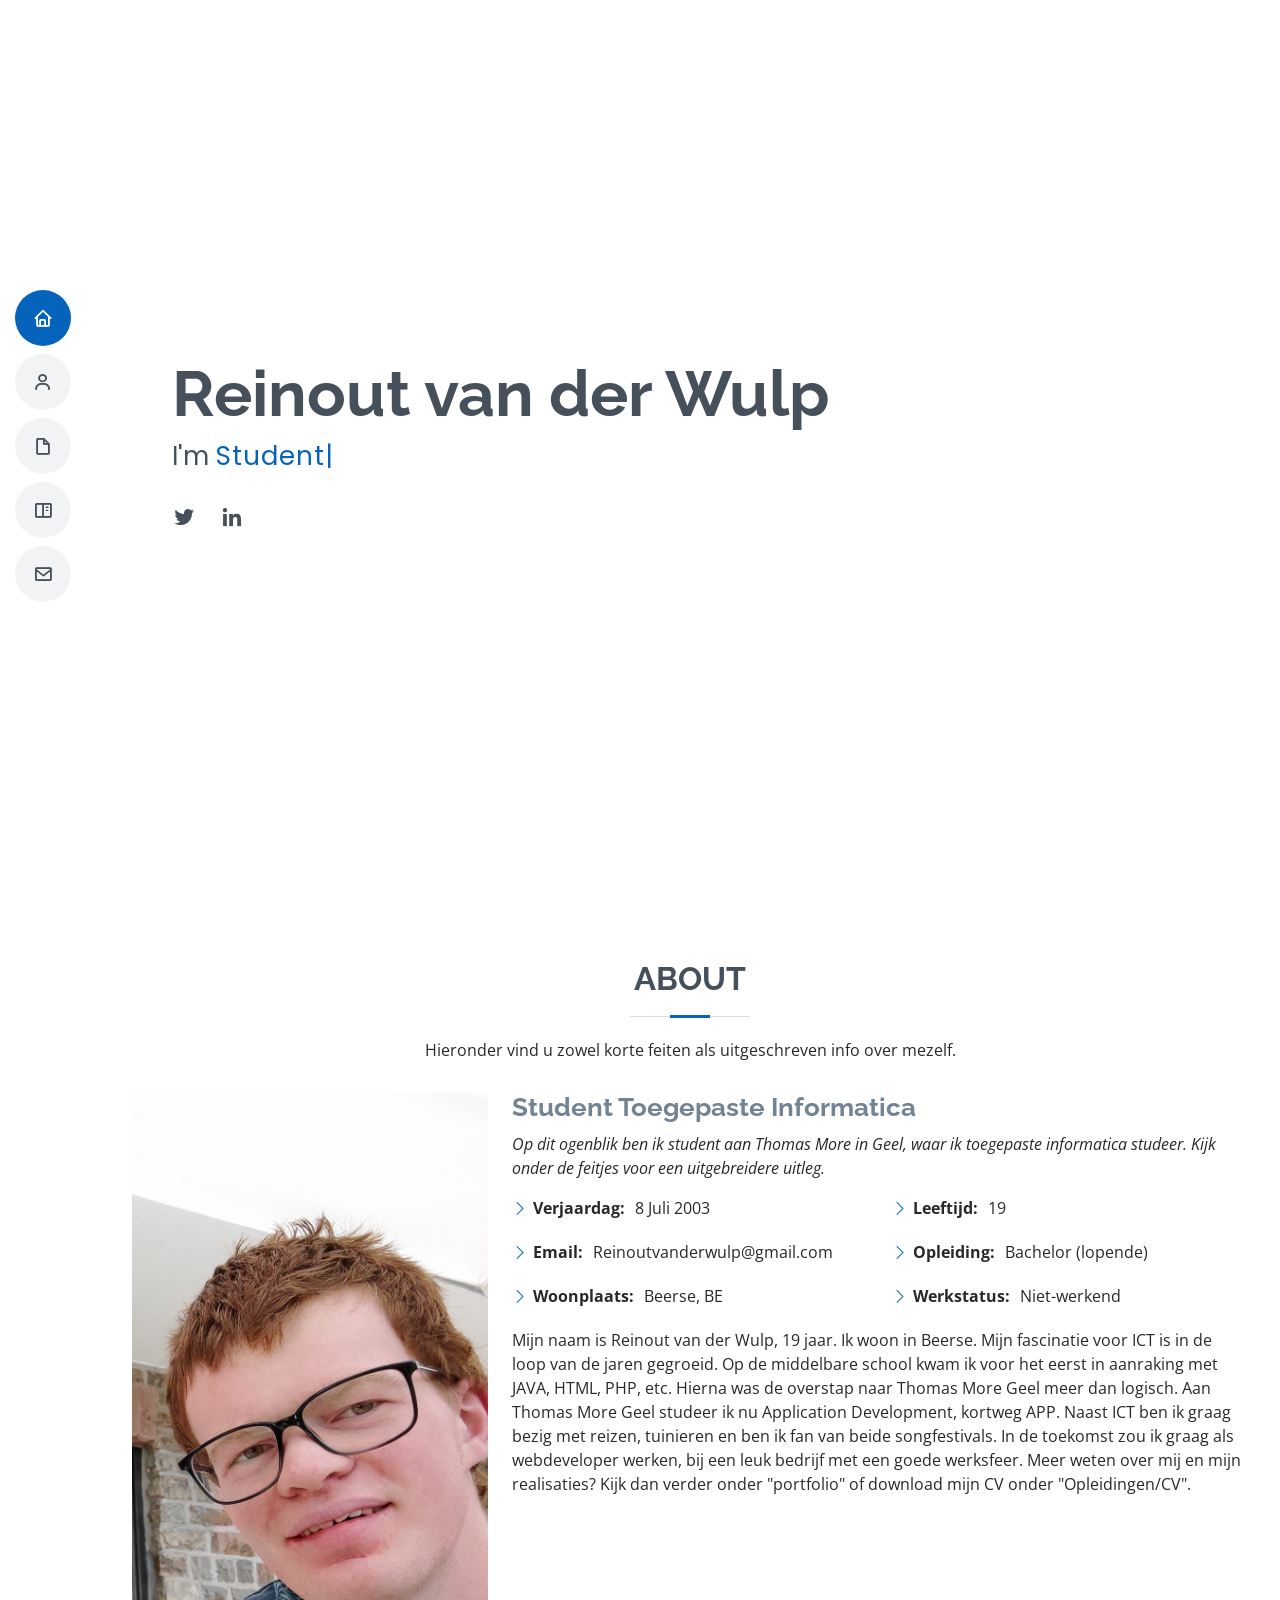
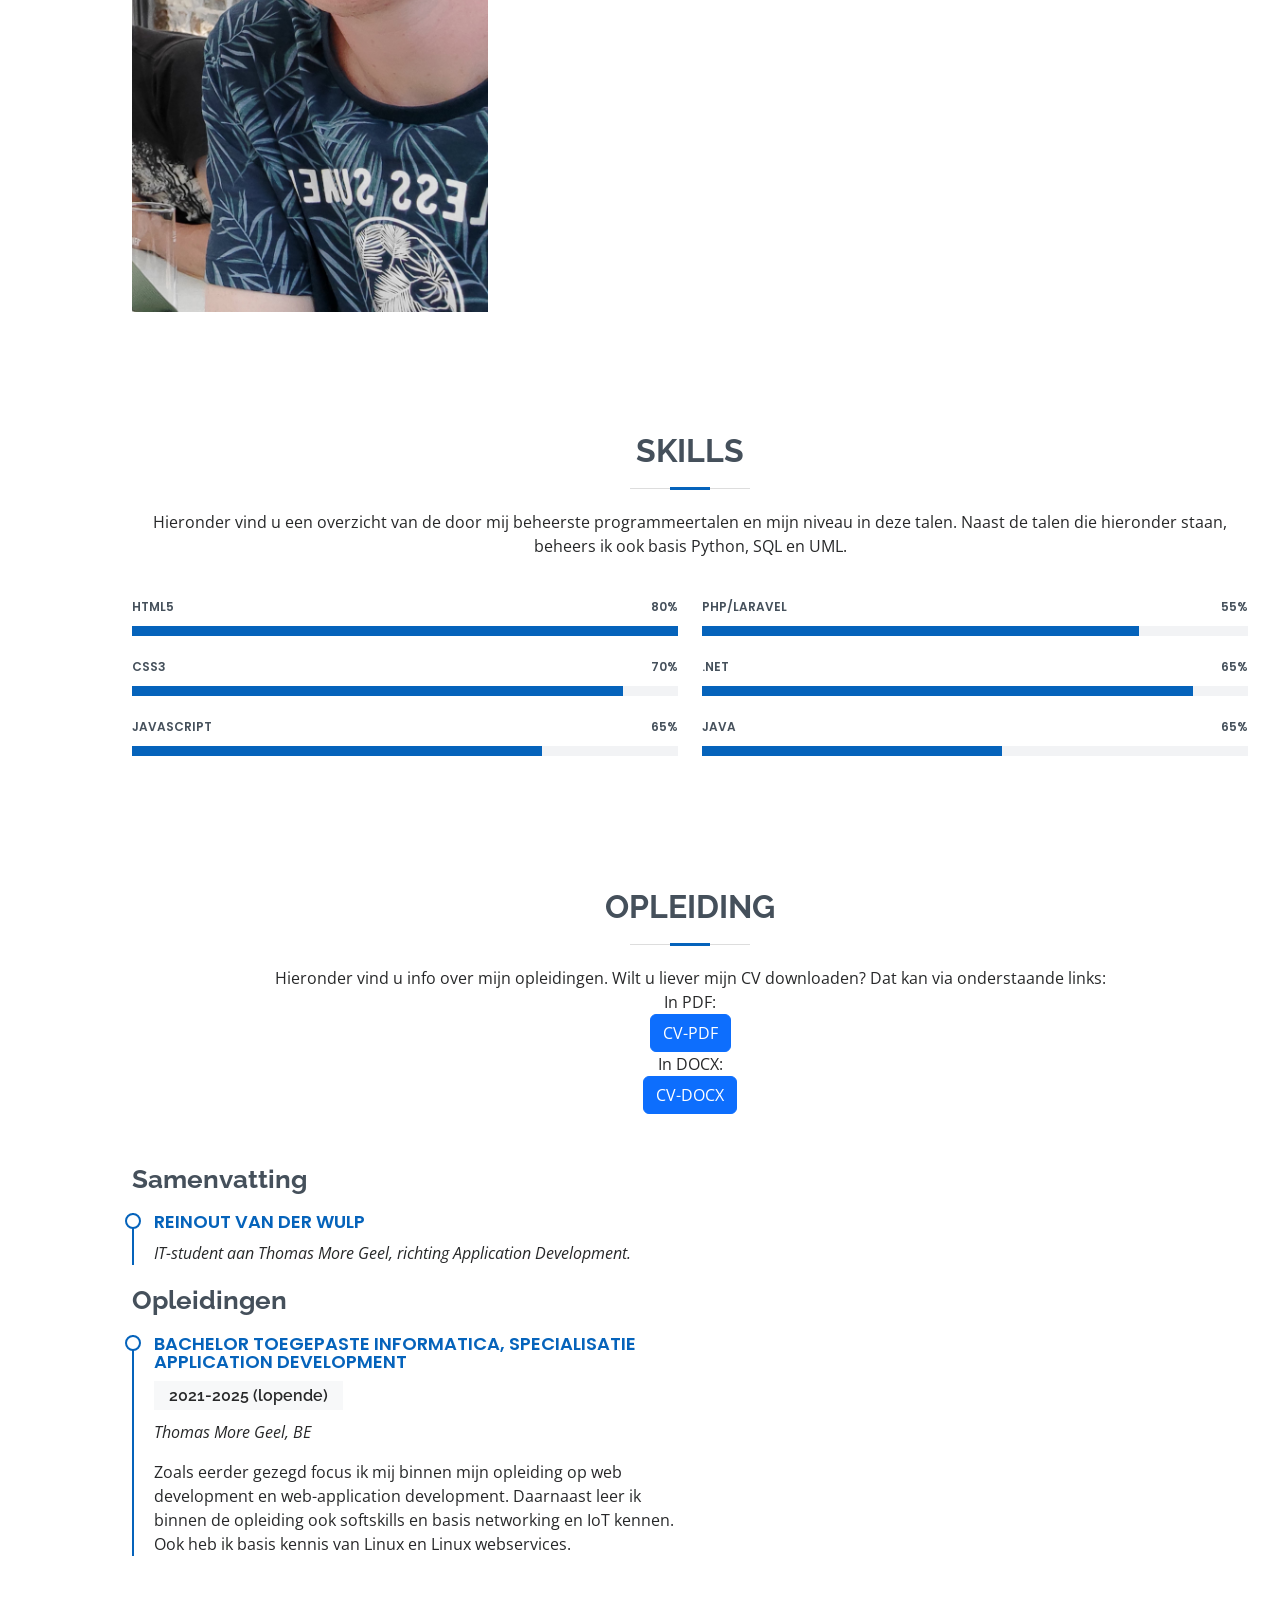
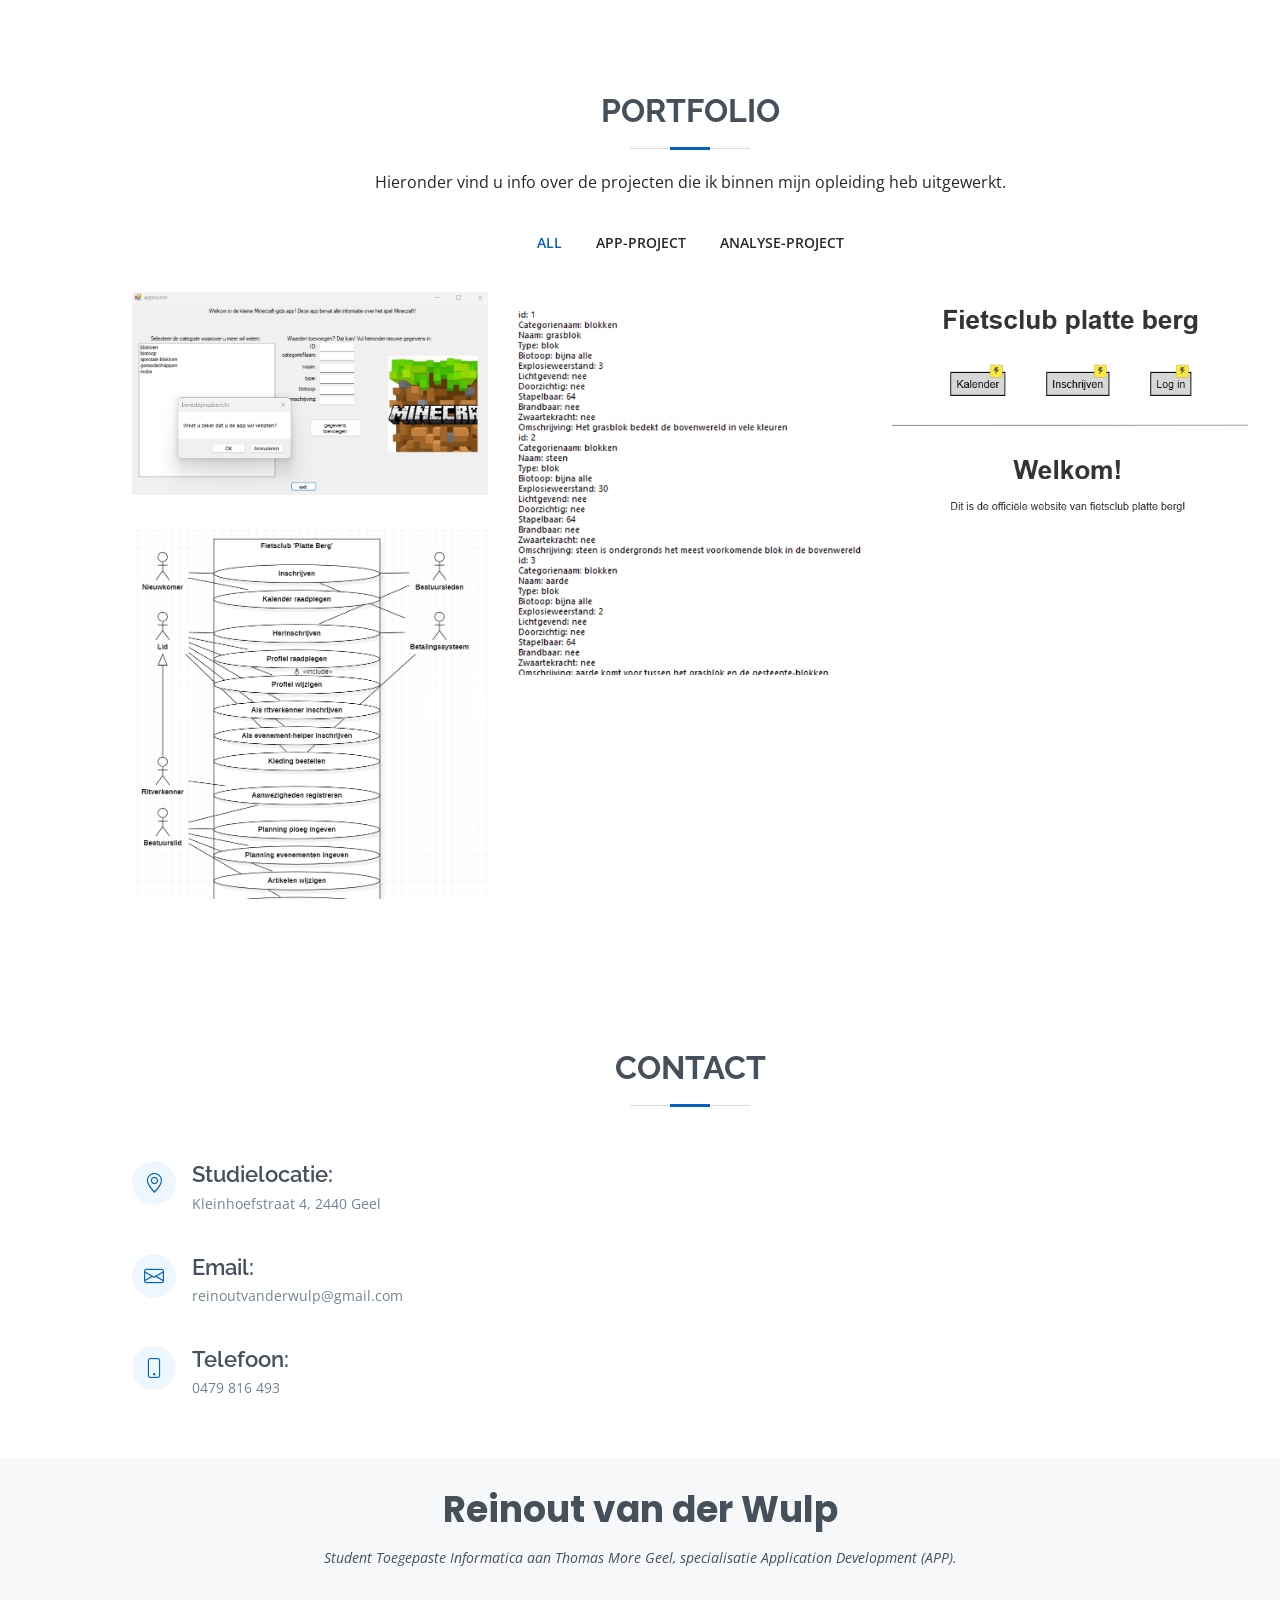
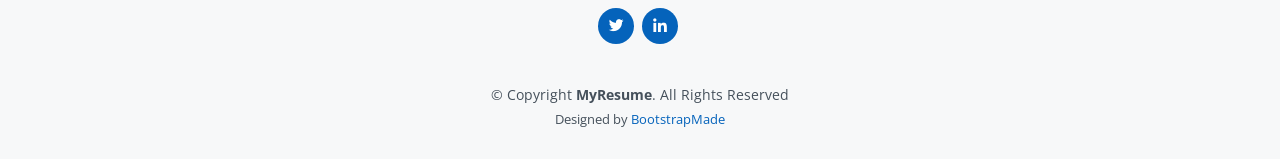
==== index.html @ d8c41ea0 "siteReadyForDeploy" ====
<!DOCTYPE html>
<html lang="nl">
<head>
    <meta charset="utf-8">
    <meta content="width=device-width, initial-scale=1.0" name="viewport">

    <title>Portfolio - Homepagina</title>
    <meta content="Portfolio homepagina" name="description">

    <!-- Favicons -->
    <link href="assets/img/icons/favicon.ico" rel="icon">
    <link href="assets/img/icons/apple-touch-icon.png" rel="apple-touch-icon">
    <link href="assets/img/icons/android-chrome-192x192.png">
    <link href="assets/img/icons/favicon-16x16.png">
    <link href="assets/img/icons/favicon-32x32.png">
    <link href="assets/img/icons/safari-pinned-tab.svg">
    <link href="assets/img/icons/mstile-150x150.png">

    <!-- Google Fonts -->
    <link href="https://fonts.googleapis.com/css?family=Open+Sans:300,300i,400,400i,600,600i,700,700i|Raleway:300,300i,400,400i,500,500i,600,600i,700,700i|Poppins:300,300i,400,400i,500,500i,600,600i,700,700i"
          rel="stylesheet">

    <!-- Vendor CSS Files -->
    <link href="assets/vendor/aos/aos.css" rel="stylesheet">
    <link href="assets/vendor/bootstrap/css/bootstrap.min.css" rel="stylesheet">
    <link href="assets/vendor/bootstrap-icons/bootstrap-icons.css" rel="stylesheet">
    <link href="assets/vendor/boxicons/css/boxicons.min.css" rel="stylesheet">
    <link href="assets/vendor/glightbox/css/glightbox.min.css" rel="stylesheet">
    <link href="assets/vendor/swiper/swiper-bundle.min.css" rel="stylesheet">

    <!-- Template Main CSS File -->
    <link href="assets/css/style.css" rel="stylesheet">
</head>
<body>
<!-- ======= Mobile nav toggle button ======= -->
<button type="button" class="mobile-nav-toggle d-xl-none"><i class="bi bi-list mobile-nav-toggle"></i></button>
<i class="bi bi-list mobile-nav-toggle d-lg-none"></i>
<!-- ======= Header ======= -->
<header id="header" class="d-flex flex-column justify-content-center">
    <nav id="navbar" class="navbar nav-menu">
        <ul>
            <li><a href="#hero" class="nav-link scrollto active"><i class="bx bx-home"></i> <span>Home</span></a></li>
            <li><a href="#about" class="nav-link scrollto"><i class="bx bx-user"></i> <span>About</span></a></li>
            <li><a href="#resume" class="nav-link scrollto"><i class="bx bx-file-blank"></i> <span>Opleidingen/CV</span></a>
            </li>
            <li><a href="#portfolio" class="nav-link scrollto"><i class="bx bx-book-content"></i> <span>Portfolio</span></a>
            </li>
            <li><a href="#contact" class="nav-link scrollto"><i class="bx bx-envelope"></i> <span>Contact</span></a>
            </li>
        </ul>
    </nav>
</header>
<!-- ======= Hero Section ======= -->
<section id="hero" class="d-flex flex-column justify-content-center">
    <div class="container" data-aos="zoom-in" data-aos-delay="100">
        <h1>Reinout van der Wulp</h1>
        <p>I'm <span class="typed" data-typed-items="Student, Web Developer, Application Developer"></span></p>
        <div class="social-links">
            <a href="https://twitter.com/ReinoutNL" class="twitter"><i class="bx bxl-twitter"></i></a>
            <a href="https://www.linkedin.com/in/reinout-van-der-wulp-822546251/" class="linkedin"><i
                    class="bx bxl-linkedin"></i></a>
        </div>
    </div>
</section>
<main id="main">
    <!-- ======= About Section ======= -->
    <section id="about" class="about">
        <div class="container" data-aos="fade-up">
            <div class="section-title">
                <h2>About</h2>
                <p>Hieronder vind u zowel korte feiten als uitgeschreven info over mezelf.</p>
            </div>
            <div class="row">
                <div class="col-lg-4">
                    <img src="assets/img/images/reinout.jpg" class="img-fluid" alt="reinout">
                </div>
                <div class="col-lg-8 pt-4 pt-lg-0 content">
                    <h3>Student Toegepaste Informatica</h3>
                    <p class="fst-italic">
                        Op dit ogenblik ben ik student aan Thomas More in Geel, waar ik toegepaste informatica studeer.
                        Kijk onder de feitjes voor een uitgebreidere uitleg.
                    </p>
                    <div class="row">
                        <div class="col-lg-6">
                            <ul>
                                <li><i class="bi bi-chevron-right"></i> <strong>Verjaardag:</strong>
                                    <span>8 Juli 2003</span></li>
                                <li><i class="bi bi-chevron-right"></i> <strong>Email:</strong>
                                    <span>Reinoutvanderwulp@gmail.com</span></li>
                                <li><i class="bi bi-chevron-right"></i> <strong>Woonplaats:</strong>
                                    <span>Beerse, BE</span></li>
                            </ul>
                        </div>
                        <div class="col-lg-6">
                            <ul>
                                <li><i class="bi bi-chevron-right"></i> <strong>Leeftijd:</strong> <span>19</span></li>
                                <li><i class="bi bi-chevron-right"></i> <strong>Opleiding:</strong> <span>Bachelor (lopende)</span>
                                </li>
                                <li><i class="bi bi-chevron-right"></i> <strong>Werkstatus:</strong>
                                    <span>Niet-werkend</span></li>
                            </ul>
                        </div>
                    </div>
                    <p>
                        Mijn naam is Reinout van der Wulp, 19 jaar. Ik woon in Beerse.
                        Mijn fascinatie voor ICT is in de loop van de jaren gegroeid. Op de middelbare school kwam ik
                        voor
                        het
                        eerst in aanraking met JAVA, HTML, PHP, etc. Hierna was de overstap naar Thomas More Geel
                        meer
                        dan logisch.
                        Aan Thomas More Geel studeer ik nu Application Development, kortweg APP. Naast ICT ben ik
                        graag
                        bezig met
                        reizen, tuinieren en ben ik fan van beide songfestivals. In de toekomst zou ik graag als
                        webdeveloper werken,
                        bij een leuk bedrijf met een goede werksfeer. Meer weten over mij en mijn realisaties? Kijk
                        dan
                        verder onder "portfolio" of download mijn CV onder "Opleidingen/CV".
                    </p>
                </div>
            </div>
        </div>
    </section>
    <!-- ======= Skills Section ======= -->
    <section id="skills" class="skills section-bg">
        <div class="container" data-aos="fade-up">
            <div class="section-title">
                <h2>Skills</h2>
                <p>Hieronder vind u een overzicht van de door mij beheerste programmeertalen en mijn niveau in deze
                    talen. Naast de talen die hieronder staan, beheers ik ook basis Python, SQL en UML.</p>
            </div>
            <div class="row skills-content">
                <div class="col-lg-6">
                    <div class="progress">
                        <span class="skill">HTML5 <i class="val">80%</i></span>
                        <div class="progress-bar-wrap">
                            <div class="progress-bar" role="progressbar" aria-valuenow="100" aria-valuemin="0"
                                 aria-valuemax="100"></div>
                        </div>
                    </div>
                    <div class="progress">
                        <span class="skill">CSS3 <i class="val">70%</i></span>
                        <div class="progress-bar-wrap">
                            <div class="progress-bar" role="progressbar" aria-valuenow="90" aria-valuemin="0"
                                 aria-valuemax="100"></div>
                        </div>
                    </div>
                    <div class="progress">
                        <span class="skill">JavaScript <i class="val">65%</i></span>
                        <div class="progress-bar-wrap">
                            <div class="progress-bar" role="progressbar" aria-valuenow="75" aria-valuemin="0"
                                 aria-valuemax="100"></div>
                        </div>
                    </div>
                </div>
                <div class="col-lg-6">
                    <div class="progress">
                        <span class="skill">PHP/Laravel <i class="val">55%</i></span>
                        <div class="progress-bar-wrap">
                            <div class="progress-bar" role="progressbar" aria-valuenow="80" aria-valuemin="0"
                                 aria-valuemax="100"></div>
                        </div>
                    </div>
                    <div class="progress">
                        <span class="skill">.Net <i class="val">65%</i></span>
                        <div class="progress-bar-wrap">
                            <div class="progress-bar" role="progressbar" aria-valuenow="90" aria-valuemin="0"
                                 aria-valuemax="100"></div>
                        </div>
                    </div>
                    <div class="progress">
                        <span class="skill">JAVA <i class="val">65%</i></span>
                        <div class="progress-bar-wrap">
                            <div class="progress-bar" role="progressbar" aria-valuenow="55" aria-valuemin="0"
                                 aria-valuemax="100"></div>
                        </div>
                    </div>
                </div>
            </div>
        </div>
    </section>
    <!-- ======= Resume Section ======= -->
    <section id="resume" class="resume">
        <div class="container" data-aos="fade-up">
            <div class="section-title">
                <h2>Opleiding</h2>
                <p>Hieronder vind u info over mijn opleidingen. Wilt u liever mijn CV downloaden? Dat kan via
                    onderstaande links:</p>
                <p>In PDF: </p><a class="btn btn-primary" href="/documents/CV-ReinoutvanderWulp.pdf"
                                  download>CV-PDF</a>
                <p>In DOCX: </p><a class="btn btn-primary" href="/documents/CV-ReinoutvanderWulp.docx"
                                   download>CV-DOCX</a>
            </div>
            <div class="row">
                <div class="col-lg-6">
                    <h3 class="resume-title">Samenvatting</h3>
                    <div class="resume-item pb-0">
                        <h4>Reinout van der Wulp</h4>
                        <p><em>IT-student aan Thomas More Geel, richting Application Development.</em></p>
                    </div>
                    <h3 class="resume-title">Opleidingen</h3>
                    <div class="resume-item">
                        <h4>Bachelor Toegepaste Informatica, specialisatie Application Development</h4>
                        <h5>2021-2025 (lopende)</h5>
                        <p><em>Thomas More Geel, BE</em></p>
                        <p>Zoals eerder gezegd focus ik mij binnen mijn opleiding op web development en web-application
                            development. Daarnaast leer ik binnen de opleiding ook softskills en basis networking en IoT
                            kennen. Ook heb ik basis kennis van Linux en Linux webservices.</p>
                    </div>
                </div>
            </div>
        </div>
    </section>
    <!-- ======= Portfolio Section ======= -->
    <section id="portfolio" class="portfolio section-bg">
        <div class="container" data-aos="fade-up">
            <div class="section-title">
                <h2>Portfolio</h2>
                <p>Hieronder vind u info over de projecten die ik binnen mijn opleiding heb uitgewerkt.</p>
            </div>
            <div class="row">
                <div class="col-lg-12 d-flex justify-content-center" data-aos="fade-up" data-aos-delay="100">
                    <ul id="portfolio-flters">
                        <li data-filter="*" class="filter-active">All</li>
                        <li data-filter=".filter-app">App-project</li>
                        <li data-filter=".filter-web">Analyse-project</li>
                    </ul>
                </div>
            </div>
            <div class="row portfolio-container" data-aos="fade-up" data-aos-delay="200">
                <div class="col-lg-4 col-md-6 portfolio-item filter-app">
                    <div class="portfolio-wrap">
                        <img src="assets/img/images/app.png" class="img-fluid" alt="app">
                        <div class="portfolio-info">
                            <h4>Casestudy Minecraftapp</h4>
                            <p>App globale overview</p>
                            <div class="portfolio-links">
                                <a href="assets/img/images/app.png" data-gallery="portfolioGallery"
                                   class="portfolio-lightbox" title="App"><i class="bx bx-plus"></i></a>
                                <a href="portfolio-details-minecraftapp.html" class="portfolio-details-lightbox"
                                   data-glightbox="type: external" title="Portfolio Details"><i class="bx bx-link"></i></a>
                            </div>
                        </div>
                    </div>
                </div>
                <div class="col-lg-4 col-md-6 portfolio-item filter-web">
                    <div class="portfolio-wrap">
                        <img src="assets/img/images/output.png" class="img-fluid" alt="output">
                        <div class="portfolio-info">
                            <h4>Casestudy Minecraftapp</h4>
                            <p>App output database</p>
                            <div class="portfolio-links">
                                <a href="assets/img/images/output.png" data-gallery="portfolioGallery"
                                   class="portfolio-lightbox" title="App"><i class="bx bx-plus"></i></a>
                                <a href="portfolio-details-minecraftapp.html" class="portfolio-details-lightbox"
                                   data-glightbox="type: external" title="Portfolio Details"><i class="bx bx-link"></i></a>
                            </div>
                        </div>
                    </div>
                </div>
                <div class="col-lg-4 col-md-6 portfolio-item filter-app">
                    <div class="portfolio-wrap">
                        <img src="assets/img/images/platteberg.png" class="img-fluid" alt="platteberg">
                        <div class="portfolio-info">
                            <h4>Analyseproject fietsclub platteberg</h4>
                            <p>prototype</p>
                            <div class="portfolio-links">
                                <a href="assets/img/images/platteberg.png" data-gallery="portfolioGallery"
                                   class="portfolio-lightbox" title="Analyse"><i class="bx bx-plus"></i></a>
                                <a href="portfolio-details-analysisproject.html" class="portfolio-details-lightbox"
                                   data-glightbox="type: external" title="Portfolio Details"><i class="bx bx-link"></i></a>
                            </div>
                        </div>
                    </div>
                </div>
                <div class="col-lg-4 col-md-6 portfolio-item filter-card">
                    <div class="portfolio-wrap">
                        <img src="assets/img/images/usecasediagram.png" class="img-fluid" alt="usecasediagram">
                        <div class="portfolio-info">
                            <h4>Analyseproject fietsclub platteberg</h4>
                            <p>usecasediagram</p>
                            <div class="portfolio-links">
                                <a href="assets/img/images/usecasediagram.png" data-gallery="portfolioGallery"
                                   class="portfolio-lightbox" title="Analyse"><i class="bx bx-plus"></i></a>
                                <a href="portfolio-details-analysisproject.html" class="portfolio-details-lightbox"
                                   data-glightbox="type: external" title="Portfolio Details"><i class="bx bx-link"></i></a>
                            </div>
                        </div>
                    </div>
                </div>
            </div>
        </div>
    </section>
    <!-- ======= Contact Section ======= -->
    <section id="contact" class="contact">
        <div class="container" data-aos="fade-up">
            <div class="section-title">
                <h2>Contact</h2>
            </div>
            <div class="row mt-1">
                <div class="col-lg-4">
                    <div class="info">
                        <div class="address">
                            <i class="bi bi-geo-alt"></i>
                            <h4>Studielocatie:</h4>
                            <p>Kleinhoefstraat 4, 2440 Geel</p>
                        </div>
                        <div class="email">
                            <i class="bi bi-envelope"></i>
                            <h4>Email:</h4>
                            <p>reinoutvanderwulp@gmail.com</p>
                        </div>
                        <div class="phone">
                            <i class="bi bi-phone"></i>
                            <h4>Telefoon:</h4>
                            <p>0479 816 493</p>
                        </div>
                    </div>
                </div>
                <!--
                <div class="col-lg-8 mt-5 mt-lg-0">
                    <form action="forms/contact.php" method="post" role="form" class="php-email-form">
                        <div class="row">
                            <div class="col-md-6 form-group">
                                <input type="text" name="name" class="form-control" id="name" placeholder="Your Name"
                                       required>
                            </div>
                            <div class="col-md-6 form-group mt-3 mt-md-0">
                                <input type="email" class="form-control" name="email" id="email"
                                       placeholder="Your Email" required>
                            </div>
                        </div>
                        <div class="form-group mt-3">
                            <input type="text" class="form-control" name="subject" id="subject" placeholder="Subject"
                                   required>
                        </div>
                        <div class="form-group mt-3">
                            <textarea class="form-control" name="message" rows="5" placeholder="Message"
                                      required></textarea>
                        </div>
                        <div class="my-3">
                            <div class="loading">Loading</div>
                            <div class="error-message"></div>
                            <div class="sent-message">Your message has been sent. Thank you!</div>
                        </div>
                        <div class="text-center">
                            <button type="submit">Send Message</button>
                        </div>
                    </form>
                </div>
                -->
            </div>
        </div>
    </section>
</main>
<!-- ======= Footer ======= -->
<footer id="footer">
    <div class="container">
        <h3>Reinout van der Wulp</h3>
        <p>Student Toegepaste Informatica aan Thomas More Geel, specialisatie Application Development (APP).</p>
        <div class="social-links">
            <a href="https://twitter.com/ReinoutNL" class="twitter"><i class="bx bxl-twitter"></i></a>
            <a href="https://www.linkedin.com/in/reinout-van-der-wulp-822546251/" class="linkedin"><i
                    class="bx bxl-linkedin"></i></a>
        </div>
        <div class="copyright">
            &copy; Copyright <strong><span>MyResume</span></strong>. All Rights Reserved
        </div>
        <div class="credits">
            <!-- All the links in the footer should remain intact. -->
            <!-- You can delete the links only if you purchased the pro version. -->
            <!-- Licensing information: [license-url] -->
            <!-- Purchase the pro version with working PHP/AJAX contact form: https://bootstrapmade.com/free-html-bootstrap-template-my-resume/ -->
            Designed by <a href="https://bootstrapmade.com/">BootstrapMade</a>
        </div>
    </div>
</footer>
<div id="preloader"></div>
<a href="#" class="back-to-top d-flex align-items-center justify-content-center"><i
        class="bi bi-arrow-up-short"></i></a>

<!-- Vendor JS Files -->
<script src="assets/vendor/purecounter/purecounter_vanilla.js"></script>
<script src="assets/vendor/aos/aos.js"></script>
<script src="assets/vendor/bootstrap/js/bootstrap.bundle.min.js"></script>
<script src="assets/vendor/glightbox/js/glightbox.min.js"></script>
<script src="assets/vendor/isotope-layout/isotope.pkgd.min.js"></script>
<script src="assets/vendor/swiper/swiper-bundle.min.js"></script>
<script src="assets/vendor/typed.js/typed.min.js"></script>
<script src="assets/vendor/waypoints/noframework.waypoints.js"></script>
<script src="assets/vendor/php-email-form/validate.js"></script>

<!-- Template Main JS File -->
<script src="assets/js/main.js"></script>
</body>
</html>
---- assets/css/style.css ----
/**
* Template Name: MyResume
* Updated: Mar 10 2023 with Bootstrap v5.2.3
* Template URL: https://bootstrapmade.com/free-html-bootstrap-template-my-resume/
* Author: BootstrapMade.com
* License: https://bootstrapmade.com/license/
*/

/*--------------------------------------------------------------
# General
--------------------------------------------------------------*/
body {
    font-family: "Open Sans", sans-serif;
    color: #272829;
}

a {
    color: #0563bb;
    text-decoration: none;
}

a:hover {
    color: #067ded;
    text-decoration: none;
}

h1,
h2,
h3,
h4,
h5,
h6 {
    font-family: "Raleway", sans-serif;
}

/*--------------------------------------------------------------
# Back to top button
--------------------------------------------------------------*/
.back-to-top {
    position: fixed;
    visibility: hidden;
    opacity: 0;
    right: 15px;
    bottom: 15px;
    z-index: 996;
    background: #0563bb;
    width: 40px;
    height: 40px;
    border-radius: 50px;
    transition: all 0.4s;
}

.back-to-top i {
    font-size: 28px;
    color: #fff;
    line-height: 0;
}

.back-to-top:hover {
    background: #0678e3;
    color: #fff;
}

.back-to-top.active {
    visibility: visible;
    opacity: 1;
}

/*--------------------------------------------------------------
# Preloader
--------------------------------------------------------------*/
#preloader {
    position: fixed;
    top: 0;
    left: 0;
    right: 0;
    bottom: 0;
    z-index: 9999;
    overflow: hidden;
    background: #fff;
}

#preloader:before {
    content: "";
    position: fixed;
    top: calc(50% - 30px);
    left: calc(50% - 30px);
    border: 6px solid #0563bb;
    border-top-color: #fff;
    border-bottom-color: #fff;
    border-radius: 50%;
    width: 60px;
    height: 60px;
    animation: animate-preloader 1s linear infinite;
}

@keyframes animate-preloader {
    0% {
        transform: rotate(0deg);
    }

    100% {
        transform: rotate(360deg);
    }
}

/*--------------------------------------------------------------
# Disable aos animation delay on mobile devices
--------------------------------------------------------------*/
@media screen and (max-width: 768px) {
    [data-aos-delay] {
        transition-delay: 0 !important;
    }
}

/*--------------------------------------------------------------
# Header
--------------------------------------------------------------*/
#header {
    position: fixed;
    top: 0;
    left: 0;
    bottom: 0;
    z-index: 9997;
    transition: all 0.5s;
    padding: 15px;
    overflow-y: auto;
}

@media (max-width: 991px) {
    #header {
        width: 300px;
        background: #fff;
        border-right: 1px solid #e6e9ec;
        left: -300px;
    }
}

@media (min-width: 991px) {
    #main {
        margin-left: 100px;
    }
}

/*--------------------------------------------------------------
# Navigation Menu
--------------------------------------------------------------*/
/**
* Desktop Navigation 
*/
.nav-menu {
    padding: 0;
    display: block;
}

.nav-menu * {
    margin: 0;
    padding: 0;
    list-style: none;
}

.nav-menu > ul > li {
    position: relative;
    white-space: nowrap;
}

.nav-menu a,
.nav-menu a:focus {
    display: flex;
    align-items: center;
    color: #45505b;
    padding: 10px 18px;
    margin-bottom: 8px;
    transition: 0.3s;
    font-size: 15px;
    border-radius: 50px;
    background: #f2f3f5;
    height: 56px;
    width: 100%;
    overflow: hidden;
    transition: 0.3s;
}

.nav-menu a i,
.nav-menu a:focus i {
    font-size: 20px;
}

.nav-menu a span,
.nav-menu a:focus span {
    padding: 0 5px 0 7px;
    color: #45505b;
}

@media (min-width: 992px) {

    .nav-menu a,
    .nav-menu a:focus {
        width: 56px;
    }

    .nav-menu a span,
    .nav-menu a:focus span {
        display: none;
        color: #fff;
    }
}

.nav-menu a:hover,
.nav-menu .active,
.nav-menu .active:focus,
.nav-menu li:hover > a {
    color: #fff;
    background: #0563bb;
}

.nav-menu a:hover span,
.nav-menu .active span,
.nav-menu .active:focus span,
.nav-menu li:hover > a span {
    color: #fff;
}

.nav-menu a:hover,
.nav-menu li:hover > a {
    width: 100%;
    color: #fff;
}

.nav-menu a:hover span,
.nav-menu li:hover > a span {
    display: block;
}

/**
* Mobile Navigation 
*/
.mobile-nav-toggle {
    position: fixed;
    right: 10px;
    top: 10px;
    z-index: 9998;
    border: 0;
    background: none;
    font-size: 28px;
    transition: all 0.4s;
    outline: none !important;
    line-height: 0;
    cursor: pointer;
    border-radius: 50px;
    padding: 5px;
}

.mobile-nav-toggle i {
    color: #45505b;
}

.mobile-nav-active {
    overflow: hidden;
}

.mobile-nav-active #header {
    left: 0;
}

.mobile-nav-active .mobile-nav-toggle {
    color: #fff;
    background-color: #0563bb;
}

/*--------------------------------------------------------------
# Hero Section
--------------------------------------------------------------*/
#hero {
    width: 100%;
    height: 100vh;
    background: url("../img/hero-bg.jpg") top right no-repeat;
    background-size: cover;
    position: relative;
}

@media (min-width: 992px) {
    #hero {
        padding-left: 160px;
    }
}

#hero:before {
    content: "";
    background: rgba(255, 255, 255, 0.8);
    position: absolute;
    bottom: 0;
    top: 0;
    left: 0;
    right: 0;
}

#hero h1 {
    margin: 0;
    font-size: 64px;
    font-weight: 700;
    line-height: 56px;
    color: #45505b;
}

#hero p {
    color: #45505b;
    margin: 15px 0 0 0;
    font-size: 26px;
    font-family: "Poppins", sans-serif;
}

#hero p span {
    color: #0563bb;
    letter-spacing: 1px;
}

#hero .social-links {
    margin-top: 30px;
}

#hero .social-links a {
    font-size: 24px;
    display: inline-block;
    color: #45505b;
    line-height: 1;
    margin-right: 20px;
    transition: 0.3s;
}

#hero .social-links a:hover {
    color: #0563bb;
}

@media (max-width: 992px) {
    #hero {
        text-align: center;
    }

    #hero h1 {
        font-size: 32px;
        line-height: 36px;
    }

    #hero p {
        margin-top: 10px;
        font-size: 20px;
        line-height: 24px;
    }
}

/*--------------------------------------------------------------
# Sections General
--------------------------------------------------------------*/
section {
    padding: 60px 0;
    overflow: hidden;
}

.section-title {
    text-align: center;
    padding-bottom: 30px;
}

.section-title h2 {
    font-size: 32px;
    font-weight: bold;
    text-transform: uppercase;
    margin-bottom: 20px;
    padding-bottom: 20px;
    position: relative;
    color: #45505b;
}

.section-title h2::before {
    content: "";
    position: absolute;
    display: block;
    width: 120px;
    height: 1px;
    background: #ddd;
    bottom: 1px;
    left: calc(50% - 60px);
}

.section-title h2::after {
    content: "";
    position: absolute;
    display: block;
    width: 40px;
    height: 3px;
    background: #0563bb;
    bottom: 0;
    left: calc(50% - 20px);
}

.section-title p {
    margin-bottom: 0;
}

/*--------------------------------------------------------------
# About
--------------------------------------------------------------*/
.about .content h3 {
    font-weight: 700;
    font-size: 26px;
    color: #728394;
}

.about .content ul {
    list-style: none;
    padding: 0;
}

.about .content ul li {
    margin-bottom: 20px;
    display: flex;
    align-items: center;
}

.about .content ul strong {
    margin-right: 10px;
}

.about .content ul i {
    font-size: 16px;
    margin-right: 5px;
    color: #0563bb;
    line-height: 0;
}

.about .content p:last-child {
    margin-bottom: 0;
}

/*--------------------------------------------------------------
# Facts
--------------------------------------------------------------*/
.facts .count-box {
    padding: 30px 30px 25px 30px;
    margin-top: 30px;
    width: 100%;
    position: relative;
    text-align: center;
    background: #fff;
}

.facts .count-box i {
    position: absolute;
    top: -25px;
    left: 50%;
    transform: translateX(-50%);
    font-size: 24px;
    background: #0563bb;
    color: #fff;
    border-radius: 50px;
    display: inline-flex;
    align-items: center;
    justify-content: center;
    width: 48px;
    height: 48px;
}

.facts .count-box span {
    font-size: 36px;
    display: block;
    font-weight: 600;
    color: #011426;
}

.facts .count-box p {
    padding: 0;
    margin: 0;
    font-family: "Raleway", sans-serif;
    font-size: 14px;
}

/*--------------------------------------------------------------
# Akills
--------------------------------------------------------------*/
.skills .progress {
    height: 60px;
    display: block;
    background: none;
    border-radius: 0;
}

.skills .progress .skill {
    padding: 10px 0;
    margin: 0;
    text-transform: uppercase;
    display: block;
    font-weight: 600;
    font-family: "Poppins", sans-serif;
    color: #45505b;
}

.skills .progress .skill .val {
    float: right;
    font-style: normal;
}

.skills .progress-bar-wrap {
    background: #f2f3f5;
}

.skills .progress-bar {
    width: 1px;
    height: 10px;
    transition: 0.9s;
    background-color: #0563bb;
}

/*--------------------------------------------------------------
# Resume
--------------------------------------------------------------*/
.resume .resume-title {
    font-size: 26px;
    font-weight: 700;
    margin-top: 20px;
    margin-bottom: 20px;
    color: #45505b;
}

.resume .resume-item {
    padding: 0 0 20px 20px;
    margin-top: -2px;
    border-left: 2px solid #0563bb;
    position: relative;
}

.resume .resume-item h4 {
    line-height: 18px;
    font-size: 18px;
    font-weight: 600;
    text-transform: uppercase;
    font-family: "Poppins", sans-serif;
    color: #0563bb;
    margin-bottom: 10px;
}

.resume .resume-item h5 {
    font-size: 16px;
    background: #f7f8f9;
    padding: 5px 15px;
    display: inline-block;
    font-weight: 600;
    margin-bottom: 10px;
}

.resume .resume-item ul {
    padding-left: 20px;
}

.resume .resume-item ul li {
    padding-bottom: 10px;
}

.resume .resume-item:last-child {
    padding-bottom: 0;
}

.resume .resume-item::before {
    content: "";
    position: absolute;
    width: 16px;
    height: 16px;
    border-radius: 50px;
    left: -9px;
    top: 0;
    background: #fff;
    border: 2px solid #0563bb;
}

/*--------------------------------------------------------------
# Portfolio
--------------------------------------------------------------*/
.portfolio .portfolio-item {
    margin-bottom: 30px;
}

.portfolio #portfolio-flters {
    padding: 0;
    margin: 0 auto 25px auto;
    list-style: none;
    text-align: center;
    background: #fff;
    border-radius: 50px;
    padding: 2px 15px;
}

.portfolio #portfolio-flters li {
    cursor: pointer;
    display: inline-block;
    padding: 10px 15px;
    font-size: 14px;
    font-weight: 600;
    line-height: 1;
    text-transform: uppercase;
    color: #272829;
    margin-bottom: 5px;
    transition: all 0.3s ease-in-out;
}

.portfolio #portfolio-flters li:hover,
.portfolio #portfolio-flters li.filter-active {
    color: #0563bb;
}

.portfolio #portfolio-flters li:last-child {
    margin-right: 0;
}

.portfolio .portfolio-wrap {
    transition: 0.3s;
    position: relative;
    overflow: hidden;
    z-index: 1;
    background: rgba(69, 80, 91, 0.8);
}

.portfolio .portfolio-wrap::before {
    content: "";
    background: rgba(255, 255, 255, 0.7);
    position: absolute;
    left: 30px;
    right: 30px;
    top: 30px;
    bottom: 30px;
    transition: all ease-in-out 0.3s;
    z-index: 2;
    opacity: 0;
}

.portfolio .portfolio-wrap .portfolio-info {
    opacity: 0;
    position: absolute;
    top: 0;
    left: 0;
    right: 0;
    bottom: 0;
    text-align: center;
    z-index: 3;
    transition: all ease-in-out 0.3s;
    display: flex;
    flex-direction: column;
    justify-content: center;
    align-items: center;
}

.portfolio .portfolio-wrap .portfolio-info::before {
    display: block;
    content: "";
    width: 48px;
    height: 48px;
    position: absolute;
    top: 35px;
    left: 35px;
    border-top: 3px solid #d7dce1;
    border-left: 3px solid #d7dce1;
    transition: all 0.5s ease 0s;
    z-index: 9994;
}

.portfolio .portfolio-wrap .portfolio-info::after {
    display: block;
    content: "";
    width: 48px;
    height: 48px;
    position: absolute;
    bottom: 35px;
    right: 35px;
    border-bottom: 3px solid #d7dce1;
    border-right: 3px solid #d7dce1;
    transition: all 0.5s ease 0s;
    z-index: 9994;
}

.portfolio .portfolio-wrap .portfolio-info h4 {
    font-size: 20px;
    color: #45505b;
    font-weight: 600;
}

.portfolio .portfolio-wrap .portfolio-info p {
    color: #45505b;
    font-size: 14px;
    text-transform: uppercase;
    padding: 0;
    margin: 0;
}

.portfolio .portfolio-wrap .portfolio-links {
    text-align: center;
    z-index: 4;
}

.portfolio .portfolio-wrap .portfolio-links a {
    color: #45505b;
    margin: 0 2px;
    font-size: 28px;
    display: inline-block;
    transition: 0.3s;
}

.portfolio .portfolio-wrap .portfolio-links a:hover {
    color: #148af9;
}

.portfolio .portfolio-wrap:hover::before {
    top: 0;
    left: 0;
    right: 0;
    bottom: 0;
    opacity: 1;
}

.portfolio .portfolio-wrap:hover .portfolio-info {
    opacity: 1;
}

.portfolio .portfolio-wrap:hover .portfolio-info::before {
    top: 15px;
    left: 15px;
}

.portfolio .portfolio-wrap:hover .portfolio-info::after {
    bottom: 15px;
    right: 15px;
}

/*--------------------------------------------------------------
# Portfolio Details
--------------------------------------------------------------*/
.portfolio-details {
    padding-top: 40px;
}

.portfolio-details .portfolio-details-slider img {
    width: 100%;
}

.portfolio-details .portfolio-details-slider .swiper-pagination {
    margin-top: 20px;
    position: relative;
}

.portfolio-details .portfolio-details-slider .swiper-pagination .swiper-pagination-bullet {
    width: 12px;
    height: 12px;
    background-color: #fff;
    opacity: 1;
    border: 1px solid #0563bb;
}

.portfolio-details .portfolio-details-slider .swiper-pagination .swiper-pagination-bullet-active {
    background-color: #0563bb;
}

.portfolio-details .portfolio-info {
    padding: 30px;
    box-shadow: 0px 0 30px rgba(69, 80, 91, 0.08);
}

.portfolio-details .portfolio-info h3 {
    font-size: 22px;
    font-weight: 700;
    margin-bottom: 20px;
    padding-bottom: 20px;
    border-bottom: 1px solid #eee;
}

.portfolio-details .portfolio-info ul {
    list-style: none;
    padding: 0;
    font-size: 15px;
}

.portfolio-details .portfolio-info ul li + li {
    margin-top: 10px;
}

.portfolio-details .portfolio-description {
    padding-top: 30px;
}

.portfolio-details .portfolio-description h2 {
    font-size: 26px;
    font-weight: 700;
    margin-bottom: 20px;
}

.portfolio-details .portfolio-description p {
    padding: 0;
}

/*--------------------------------------------------------------
# Services
--------------------------------------------------------------*/
.services .icon-box {
    text-align: center;
    padding: 70px 20px 80px 20px;
    transition: all ease-in-out 0.3s;
    background: #fff;
    box-shadow: 0px 5px 90px 0px rgba(110, 123, 131, 0.05);
}

.services .icon-box .icon {
    margin: 0 auto;
    width: 100px;
    height: 100px;
    display: flex;
    align-items: center;
    justify-content: center;
    transition: ease-in-out 0.3s;
    position: relative;
}

.services .icon-box .icon i {
    font-size: 36px;
    transition: 0.5s;
    position: relative;
}

.services .icon-box .icon svg {
    position: absolute;
    top: 0;
    left: 0;
}

.services .icon-box .icon svg path {
    transition: 0.5s;
    fill: #f5f5f5;
}

.services .icon-box h4 {
    font-weight: 600;
    margin: 10px 0 15px 0;
    font-size: 22px;
}

.services .icon-box h4 a {
    color: #45505b;
    transition: ease-in-out 0.3s;
}

.services .icon-box p {
    line-height: 24px;
    font-size: 14px;
    margin-bottom: 0;
}

.services .icon-box:hover {
    border-color: #fff;
    box-shadow: 0px 0 35px 0 rgba(0, 0, 0, 0.08);
}

.services .iconbox-blue i {
    color: #47aeff;
}

.services .iconbox-blue:hover .icon i {
    color: #fff;
}

.services .iconbox-blue:hover .icon path {
    fill: #47aeff;
}

.services .iconbox-orange i {
    color: #ffa76e;
}

.services .iconbox-orange:hover .icon i {
    color: #fff;
}

.services .iconbox-orange:hover .icon path {
    fill: #ffa76e;
}

.services .iconbox-pink i {
    color: #e80368;
}

.services .iconbox-pink:hover .icon i {
    color: #fff;
}

.services .iconbox-pink:hover .icon path {
    fill: #e80368;
}

.services .iconbox-yellow i {
    color: #ffbb2c;
}

.services .iconbox-yellow:hover .icon i {
    color: #fff;
}

.services .iconbox-yellow:hover .icon path {
    fill: #ffbb2c;
}

.services .iconbox-red i {
    color: #ff5828;
}

.services .iconbox-red:hover .icon i {
    color: #fff;
}

.services .iconbox-red:hover .icon path {
    fill: #ff5828;
}

.services .iconbox-teal i {
    color: #11dbcf;
}

.services .iconbox-teal:hover .icon i {
    color: #fff;
}

.services .iconbox-teal:hover .icon path {
    fill: #11dbcf;
}

/*--------------------------------------------------------------
# Testimonials
--------------------------------------------------------------*/
.testimonials .section-header {
    margin-bottom: 40px;
}

.testimonials .testimonials-carousel,
.testimonials .testimonials-slider {
    overflow: hidden;
}

.testimonials .testimonial-item {
    text-align: center;
}

.testimonials .testimonial-item .testimonial-img {
    width: 120px;
    border-radius: 50%;
    border: 4px solid #fff;
    margin: 0 auto;
}

.testimonials .testimonial-item h3 {
    font-size: 20px;
    font-weight: bold;
    margin: 10px 0 5px 0;
    color: #111;
}

.testimonials .testimonial-item h4 {
    font-size: 14px;
    color: #999;
    margin: 0 0 15px 0;
}

.testimonials .testimonial-item .quote-icon-left,
.testimonials .testimonial-item .quote-icon-right {
    color: #90c8fc;
    font-size: 26px;
}

.testimonials .testimonial-item .quote-icon-left {
    display: inline-block;
    left: -5px;
    position: relative;
}

.testimonials .testimonial-item .quote-icon-right {
    display: inline-block;
    right: -5px;
    position: relative;
    top: 10px;
}

.testimonials .testimonial-item p {
    font-style: italic;
    margin: 0 auto 15px auto;
}

.testimonials .swiper-pagination {
    margin-top: 20px;
    position: relative;
}

.testimonials .swiper-pagination .swiper-pagination-bullet {
    width: 12px;
    height: 12px;
    background-color: #fff;
    opacity: 1;
    border: 1px solid #0563bb;
}

.testimonials .swiper-pagination .swiper-pagination-bullet-active {
    background-color: #0563bb;
}

@media (min-width: 992px) {
    .testimonials .testimonial-item p {
        width: 80%;
    }
}

/*--------------------------------------------------------------
# Contact
--------------------------------------------------------------*/
.contact .info {
    width: 100%;
    background: #fff;
}

.contact .info i {
    font-size: 20px;
    color: #0563bb;
    float: left;
    width: 44px;
    height: 44px;
    background: #eef7ff;
    display: flex;
    justify-content: center;
    align-items: center;
    border-radius: 50px;
    transition: all 0.3s ease-in-out;
}

.contact .info h4 {
    padding: 0 0 0 60px;
    font-size: 22px;
    font-weight: 600;
    margin-bottom: 5px;
    color: #45505b;
}

.contact .info p {
    padding: 0 0 0 60px;
    margin-bottom: 0;
    font-size: 14px;
    color: #728394;
}

.contact .info .email,
.contact .info .phone {
    margin-top: 40px;
}

.contact .info .email:hover i,
.contact .info .address:hover i,
.contact .info .phone:hover i {
    background: #0563bb;
    color: #fff;
}

.contact .php-email-form {
    width: 100%;
    background: #fff;
}

.contact .php-email-form .form-group {
    padding-bottom: 8px;
}

.contact .php-email-form .error-message {
    display: none;
    color: #fff;
    background: #ed3c0d;
    text-align: left;
    padding: 15px;
    font-weight: 600;
}

.contact .php-email-form .error-message br + br {
    margin-top: 25px;
}

.contact .php-email-form .sent-message {
    display: none;
    color: #fff;
    background: #18d26e;
    text-align: center;
    padding: 15px;
    font-weight: 600;
}

.contact .php-email-form .loading {
    display: none;
    background: #fff;
    text-align: center;
    padding: 15px;
}

.contact .php-email-form .loading:before {
    content: "";
    display: inline-block;
    border-radius: 50%;
    width: 24px;
    height: 24px;
    margin: 0 10px -6px 0;
    border: 3px solid #18d26e;
    border-top-color: #eee;
    animation: animate-loading 1s linear infinite;
}

.contact .php-email-form input,
.contact .php-email-form textarea {
    border-radius: 4px;
    box-shadow: none;
    font-size: 14px;
}

.contact .php-email-form input {
    height: 44px;
}

.contact .php-email-form textarea {
    padding: 10px 12px;
}

.contact .php-email-form button[type=submit] {
    background: #0563bb;
    border: 0;
    padding: 10px 35px;
    color: #fff;
    transition: 0.4s;
    border-radius: 50px;
}

.contact .php-email-form button[type=submit]:hover {
    background: #0678e3;
}

@keyframes animate-loading {
    0% {
        transform: rotate(0deg);
    }

    100% {
        transform: rotate(360deg);
    }
}

/*--------------------------------------------------------------
# Footer
--------------------------------------------------------------*/
#footer {
    background: #f7f8f9;
    color: #45505b;
    font-size: 14px;
    text-align: center;
    padding: 30px 0;
}

#footer h3 {
    font-size: 36px;
    font-weight: 700;
    position: relative;
    font-family: "Poppins", sans-serif;
    padding: 0;
    margin: 0 0 15px 0;
}

#footer p {
    font-size: 15;
    font-style: italic;
    padding: 0;
    margin: 0 0 40px 0;
}

#footer .social-links {
    margin: 0 0 40px 0;
}

#footer .social-links a {
    font-size: 18px;
    display: inline-block;
    background: #0563bb;
    color: #fff;
    line-height: 1;
    padding: 8px 0;
    margin-right: 4px;
    border-radius: 50%;
    text-align: center;
    width: 36px;
    height: 36px;
    transition: 0.3s;
}

#footer .social-links a:hover {
    background: #0678e3;
    color: #fff;
    text-decoration: none;
}

#footer .copyright {
    margin: 0 0 5px 0;
}

#footer .credits {
    font-size: 13px;
}
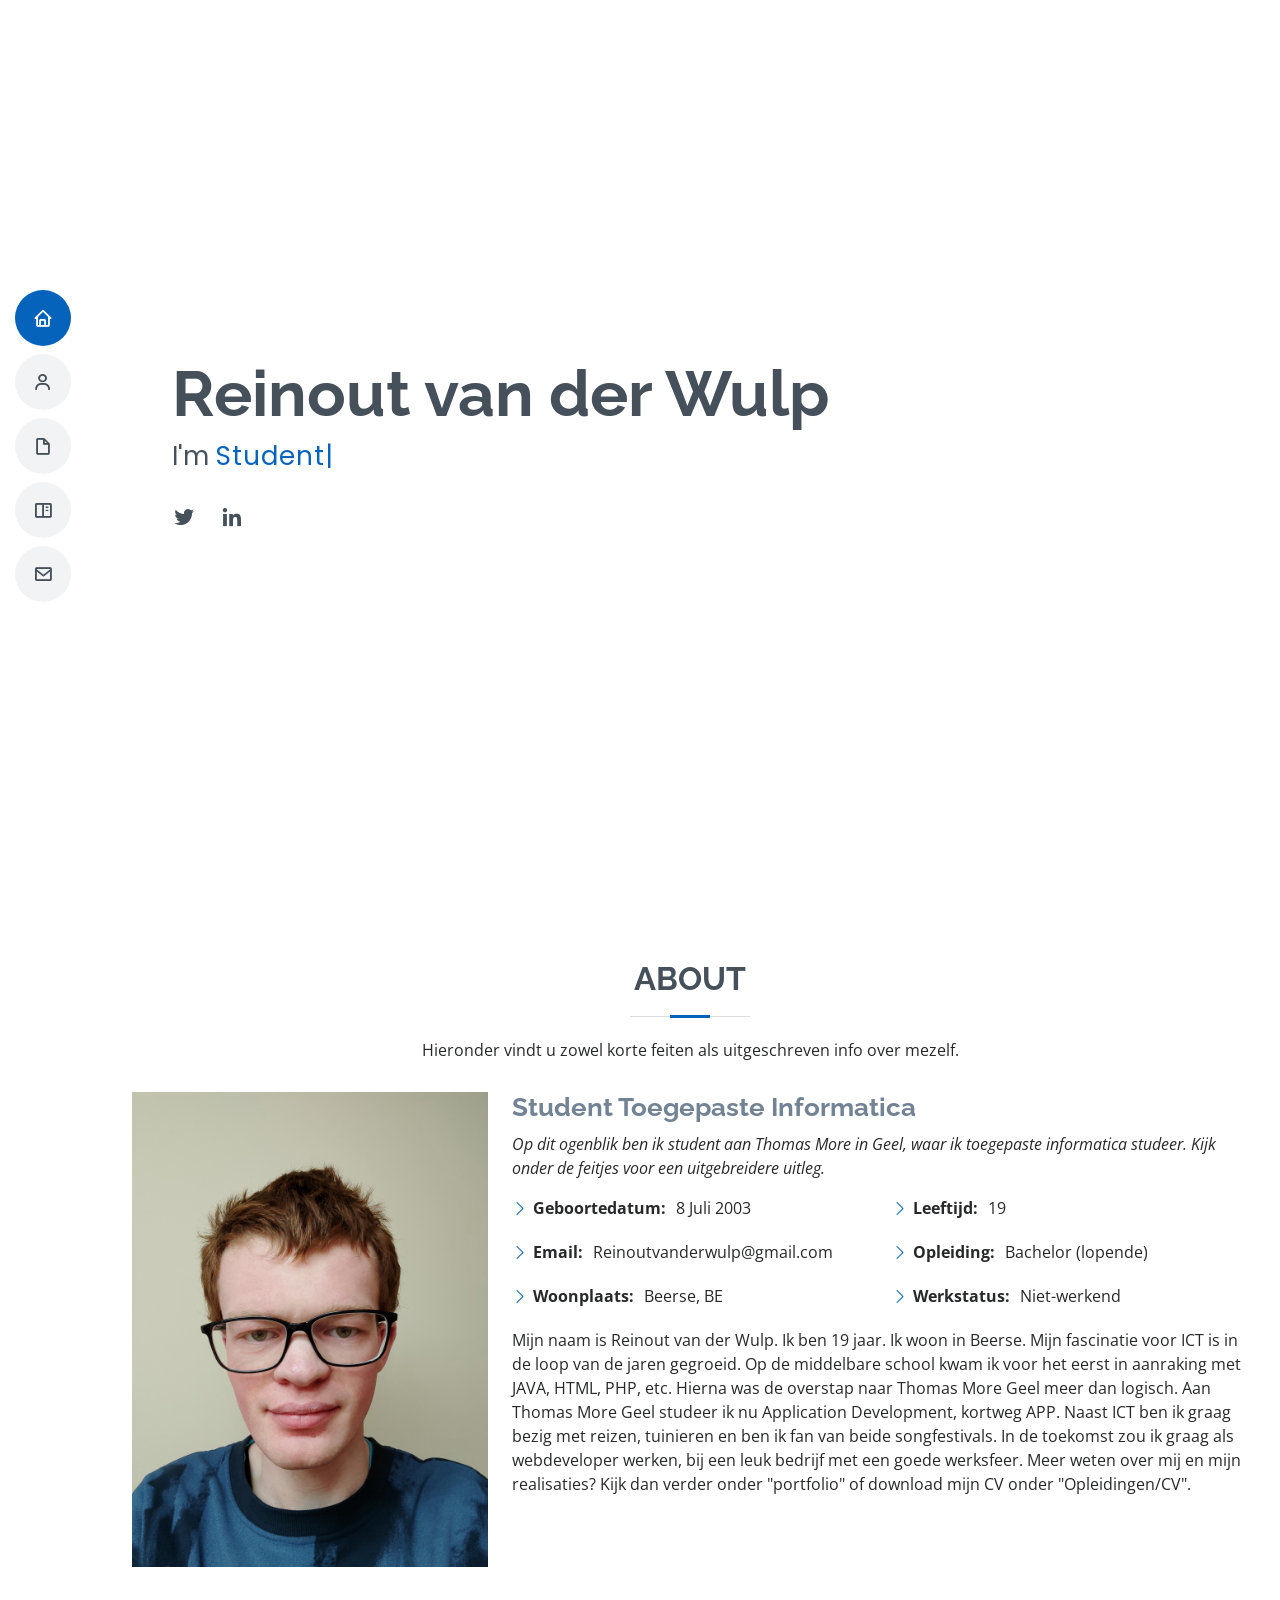
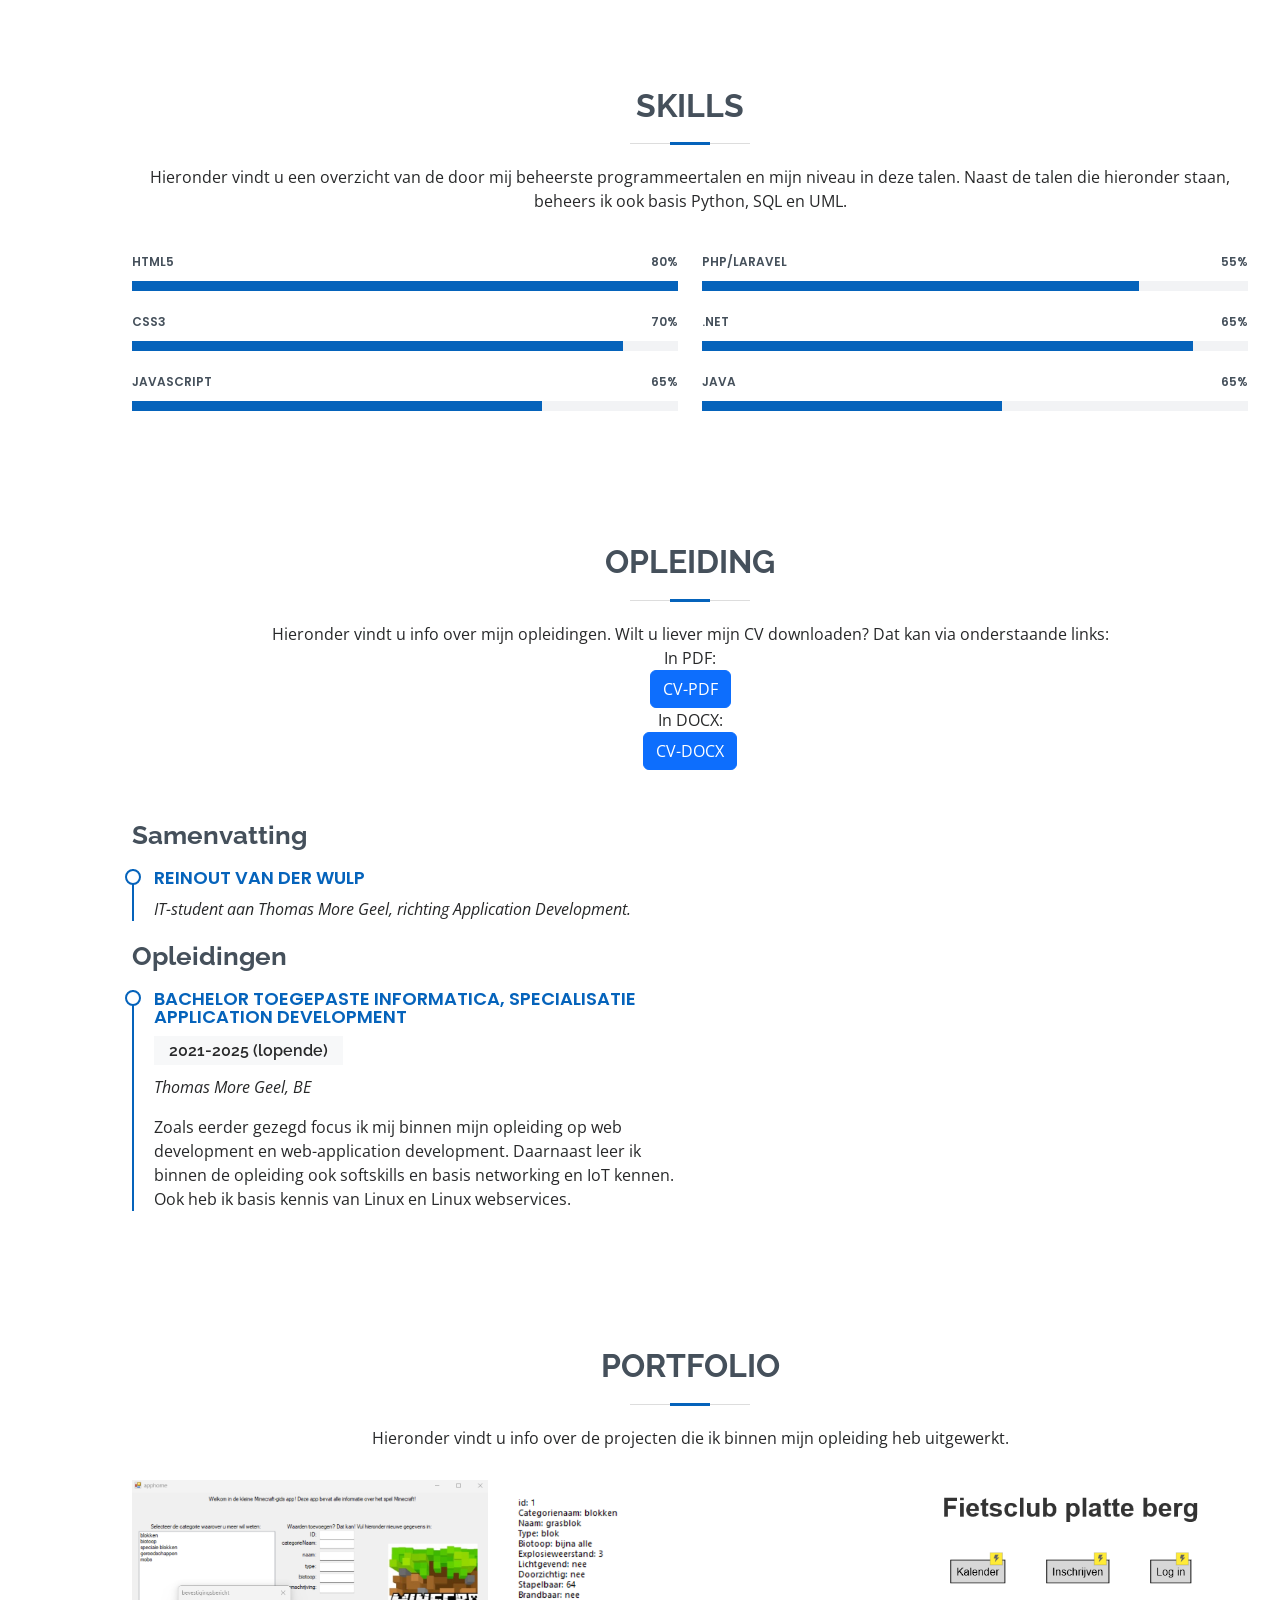
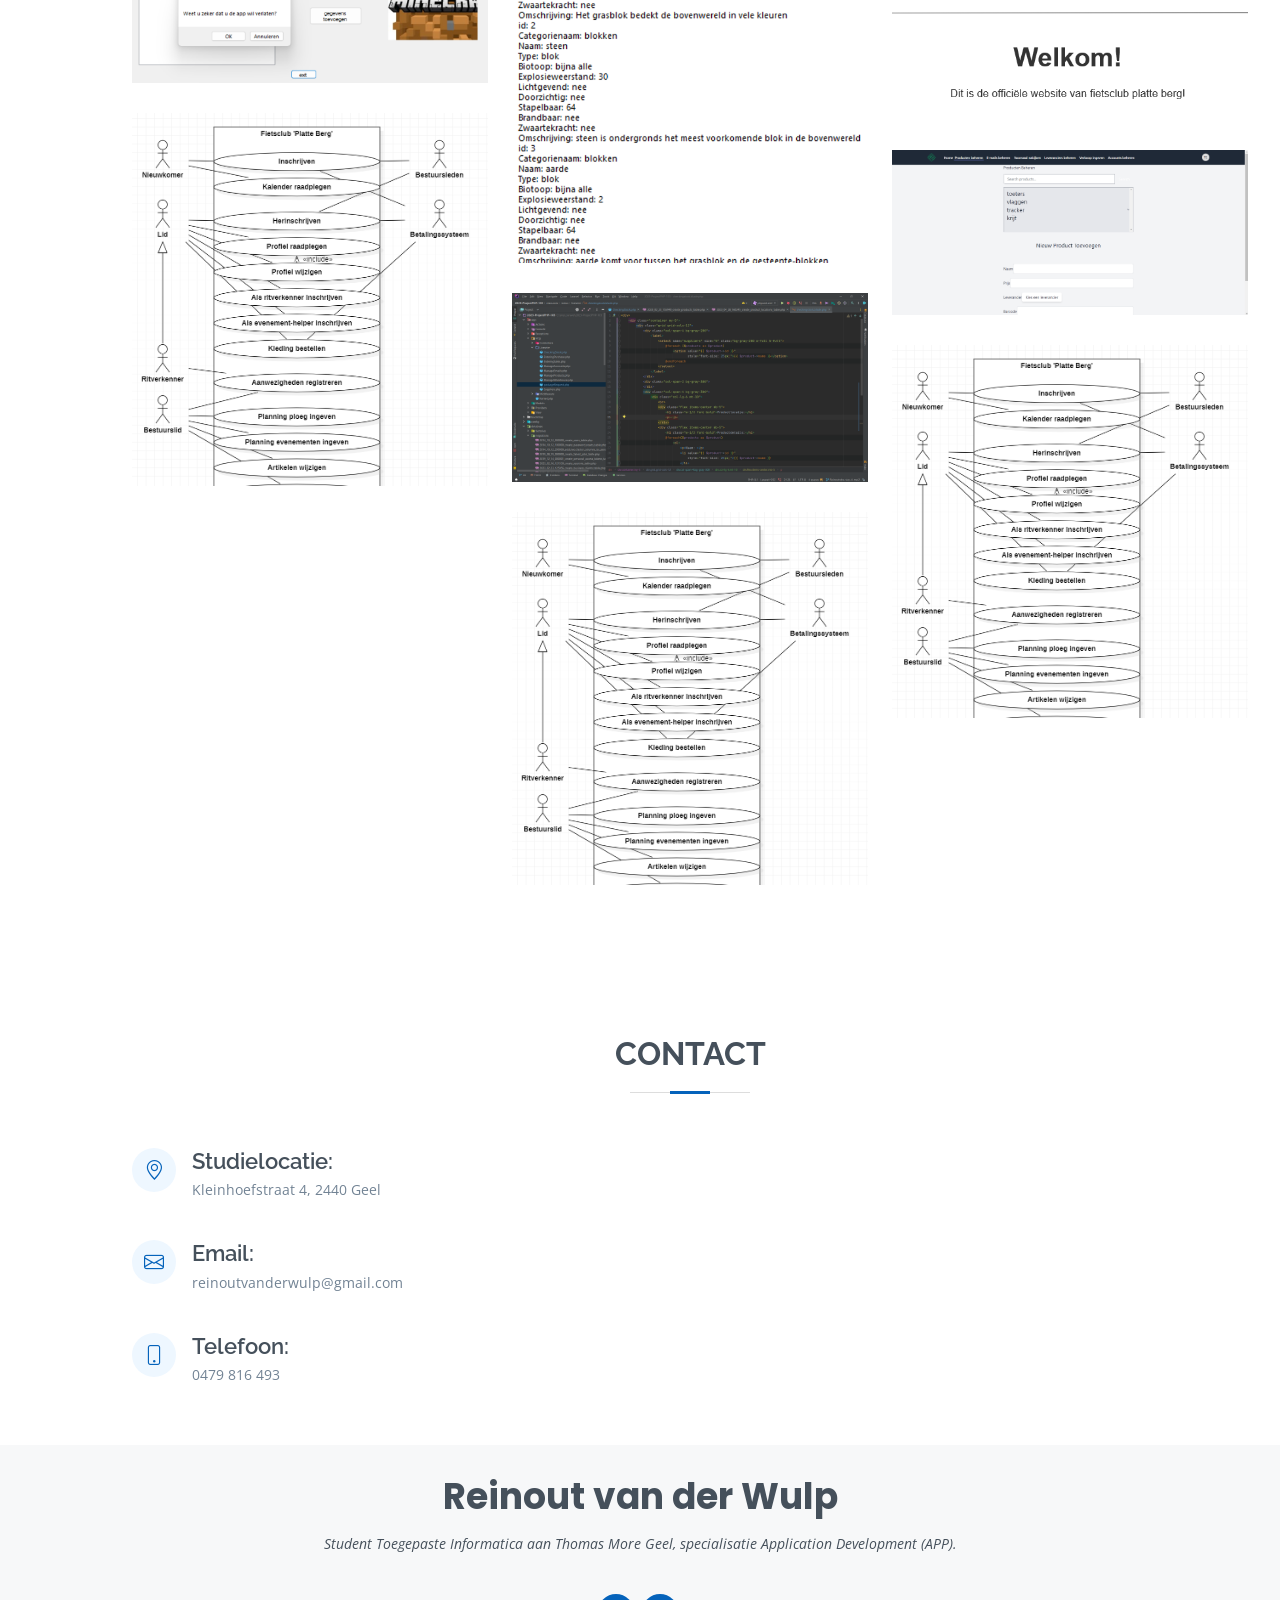
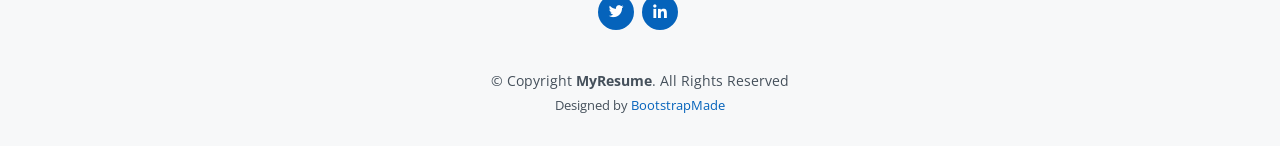
==== commit 86becd10: "almostcomplete" ====
--- a/index.html
+++ b/index.html
@@ -68,7 +68,7 @@
         <div class="container" data-aos="fade-up">
             <div class="section-title">
                 <h2>About</h2>
-                <p>Hieronder vind u zowel korte feiten als uitgeschreven info over mezelf.</p>
+                <p>Hieronder vindt u zowel korte feiten als uitgeschreven info over mezelf.</p>
             </div>
             <div class="row">
                 <div class="col-lg-4">
@@ -83,7 +83,7 @@
                     <div class="row">
                         <div class="col-lg-6">
                             <ul>
-                                <li><i class="bi bi-chevron-right"></i> <strong>Verjaardag:</strong>
+                                <li><i class="bi bi-chevron-right"></i> <strong>Geboortedatum:</strong>
                                     <span>8 Juli 2003</span></li>
                                 <li><i class="bi bi-chevron-right"></i> <strong>Email:</strong>
                                     <span>Reinoutvanderwulp@gmail.com</span></li>
@@ -102,7 +102,7 @@
                         </div>
                     </div>
                     <p>
-                        Mijn naam is Reinout van der Wulp, 19 jaar. Ik woon in Beerse.
+                        Mijn naam is Reinout van der Wulp. Ik ben 19 jaar. Ik woon in Beerse.
                         Mijn fascinatie voor ICT is in de loop van de jaren gegroeid. Op de middelbare school kwam ik
                         voor
                         het
@@ -127,7 +127,7 @@
         <div class="container" data-aos="fade-up">
             <div class="section-title">
                 <h2>Skills</h2>
-                <p>Hieronder vind u een overzicht van de door mij beheerste programmeertalen en mijn niveau in deze
+                <p>Hieronder vindt u een overzicht van de door mij beheerste programmeertalen en mijn niveau in deze
                     talen. Naast de talen die hieronder staan, beheers ik ook basis Python, SQL en UML.</p>
             </div>
             <div class="row skills-content">
@@ -185,7 +185,7 @@
         <div class="container" data-aos="fade-up">
             <div class="section-title">
                 <h2>Opleiding</h2>
-                <p>Hieronder vind u info over mijn opleidingen. Wilt u liever mijn CV downloaden? Dat kan via
+                <p>Hieronder vindt u info over mijn opleidingen. Wilt u liever mijn CV downloaden? Dat kan via
                     onderstaande links:</p>
                 <p>In PDF: </p><a class="btn btn-primary" href="/documents/CV-ReinoutvanderWulp.pdf"
                                   download>CV-PDF</a>
@@ -217,16 +217,7 @@
         <div class="container" data-aos="fade-up">
             <div class="section-title">
                 <h2>Portfolio</h2>
-                <p>Hieronder vind u info over de projecten die ik binnen mijn opleiding heb uitgewerkt.</p>
-            </div>
-            <div class="row">
-                <div class="col-lg-12 d-flex justify-content-center" data-aos="fade-up" data-aos-delay="100">
-                    <ul id="portfolio-flters">
-                        <li data-filter="*" class="filter-active">All</li>
-                        <li data-filter=".filter-app">App-project</li>
-                        <li data-filter=".filter-web">Analyse-project</li>
-                    </ul>
-                </div>
+                <p>Hieronder vindt u info over de projecten die ik binnen mijn opleiding heb uitgewerkt.</p>
             </div>
             <div class="row portfolio-container" data-aos="fade-up" data-aos-delay="200">
                 <div class="col-lg-4 col-md-6 portfolio-item filter-app">
@@ -279,6 +270,66 @@
                         <img src="assets/img/images/usecasediagram.png" class="img-fluid" alt="usecasediagram">
                         <div class="portfolio-info">
                             <h4>Analyseproject fietsclub platteberg</h4>
+                            <p>usecasediagram</p>
+                            <div class="portfolio-links">
+                                <a href="assets/img/images/usecasediagram.png" data-gallery="portfolioGallery"
+                                   class="portfolio-lightbox" title="Analyse"><i class="bx bx-plus"></i></a>
+                                <a href="portfolio-details-analysisproject.html" class="portfolio-details-lightbox"
+                                   data-glightbox="type: external" title="Portfolio Details"><i class="bx bx-link"></i></a>
+                            </div>
+                        </div>
+                    </div>
+                </div>
+                <div class="col-lg-4 col-md-6 portfolio-item filter-card">
+                    <div class="portfolio-wrap">
+                        <img src="assets/img/images/ProjectPHPSite.png" class="img-fluid" alt="globale look site">
+                        <div class="portfolio-info">
+                            <h4>Web Application Project PHP</h4>
+                            <p>globale look site</p>
+                            <div class="portfolio-links">
+                                <a href="assets/img/images/ProjectPHPSite.png" data-gallery="portfolioGallery"
+                                   class="portfolio-lightbox" title="Analyse"><i class="bx bx-plus"></i></a>
+                                <a href="portfolio-details-PHPproject.html" class="portfolio-details-lightbox"
+                                   data-glightbox="type: external" title="Portfolio Details"><i class="bx bx-link"></i></a>
+                            </div>
+                        </div>
+                    </div>
+                </div>
+                <div class="col-lg-4 col-md-6 portfolio-item filter-card">
+                    <div class="portfolio-wrap">
+                        <img src="assets/img/images/ProjectPHPCode.png" class="img-fluid" alt="site code">
+                        <div class="portfolio-info">
+                            <h4>Web Application Project PHP</h4>
+                            <p>site code</p>
+                            <div class="portfolio-links">
+                                <a href="assets/img/images/ProjectPHPCode.png" data-gallery="portfolioGallery"
+                                   class="portfolio-lightbox" title="Analyse"><i class="bx bx-plus"></i></a>
+                                <a href="portfolio-details-PHPproject.html" class="portfolio-details-lightbox"
+                                   data-glightbox="type: external" title="Portfolio Details"><i class="bx bx-link"></i></a>
+                            </div>
+                        </div>
+                    </div>
+                </div>
+                <div class="col-lg-4 col-md-6 portfolio-item filter-card">
+                    <div class="portfolio-wrap">
+                        <img src="assets/img/images/usecasediagram.png" class="img-fluid" alt="usecasediagram">
+                        <div class="portfolio-info">
+                            <h4>Muizenvalproject IoT Essentials</h4>
+                            <p>usecasediagram</p>
+                            <div class="portfolio-links">
+                                <a href="assets/img/images/usecasediagram.png" data-gallery="portfolioGallery"
+                                   class="portfolio-lightbox" title="Analyse"><i class="bx bx-plus"></i></a>
+                                <a href="portfolio-details-analysisproject.html" class="portfolio-details-lightbox"
+                                   data-glightbox="type: external" title="Portfolio Details"><i class="bx bx-link"></i></a>
+                            </div>
+                        </div>
+                    </div>
+                </div>
+                <div class="col-lg-4 col-md-6 portfolio-item filter-card">
+                    <div class="portfolio-wrap">
+                        <img src="assets/img/images/usecasediagram.png" class="img-fluid" alt="usecasediagram">
+                        <div class="portfolio-info">
+                            <h4>Muizenvalproject IoT Essentials</h4>
                             <p>usecasediagram</p>
                             <div class="portfolio-links">
                                 <a href="assets/img/images/usecasediagram.png" data-gallery="portfolioGallery"
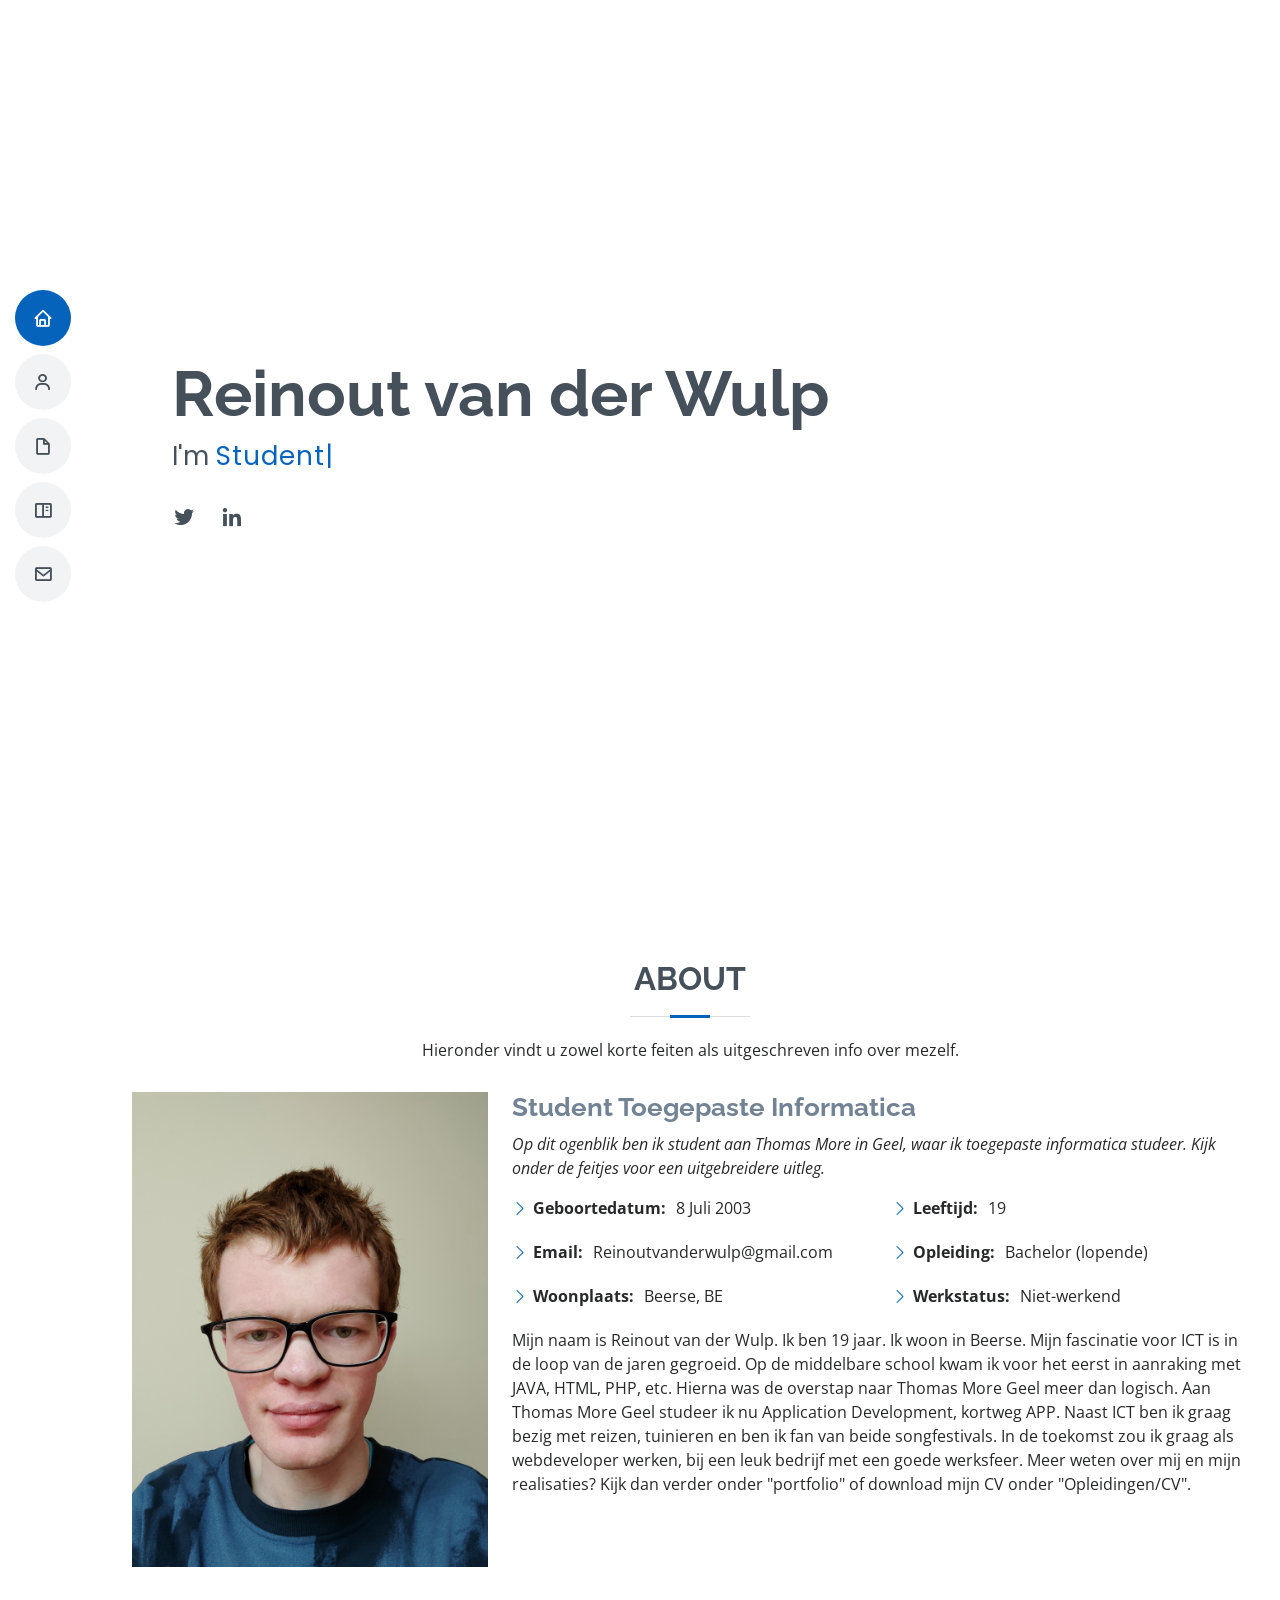
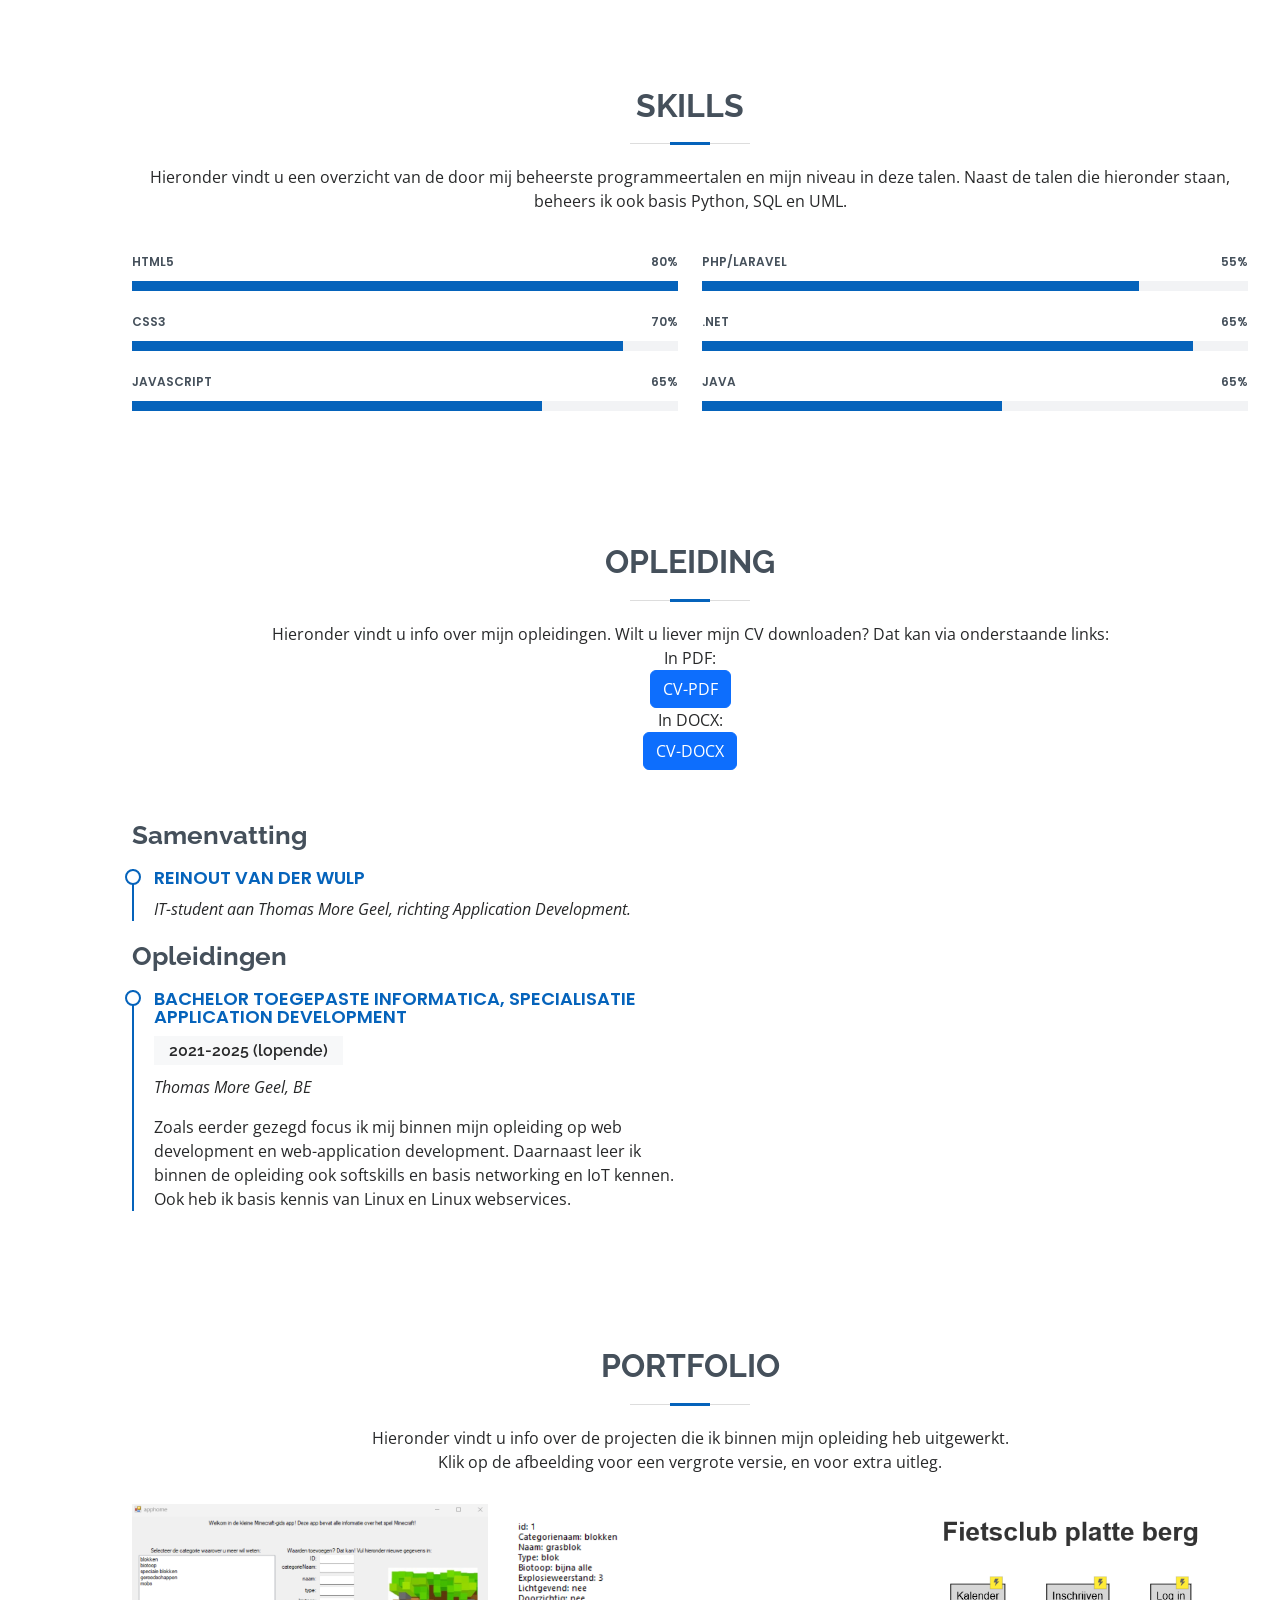
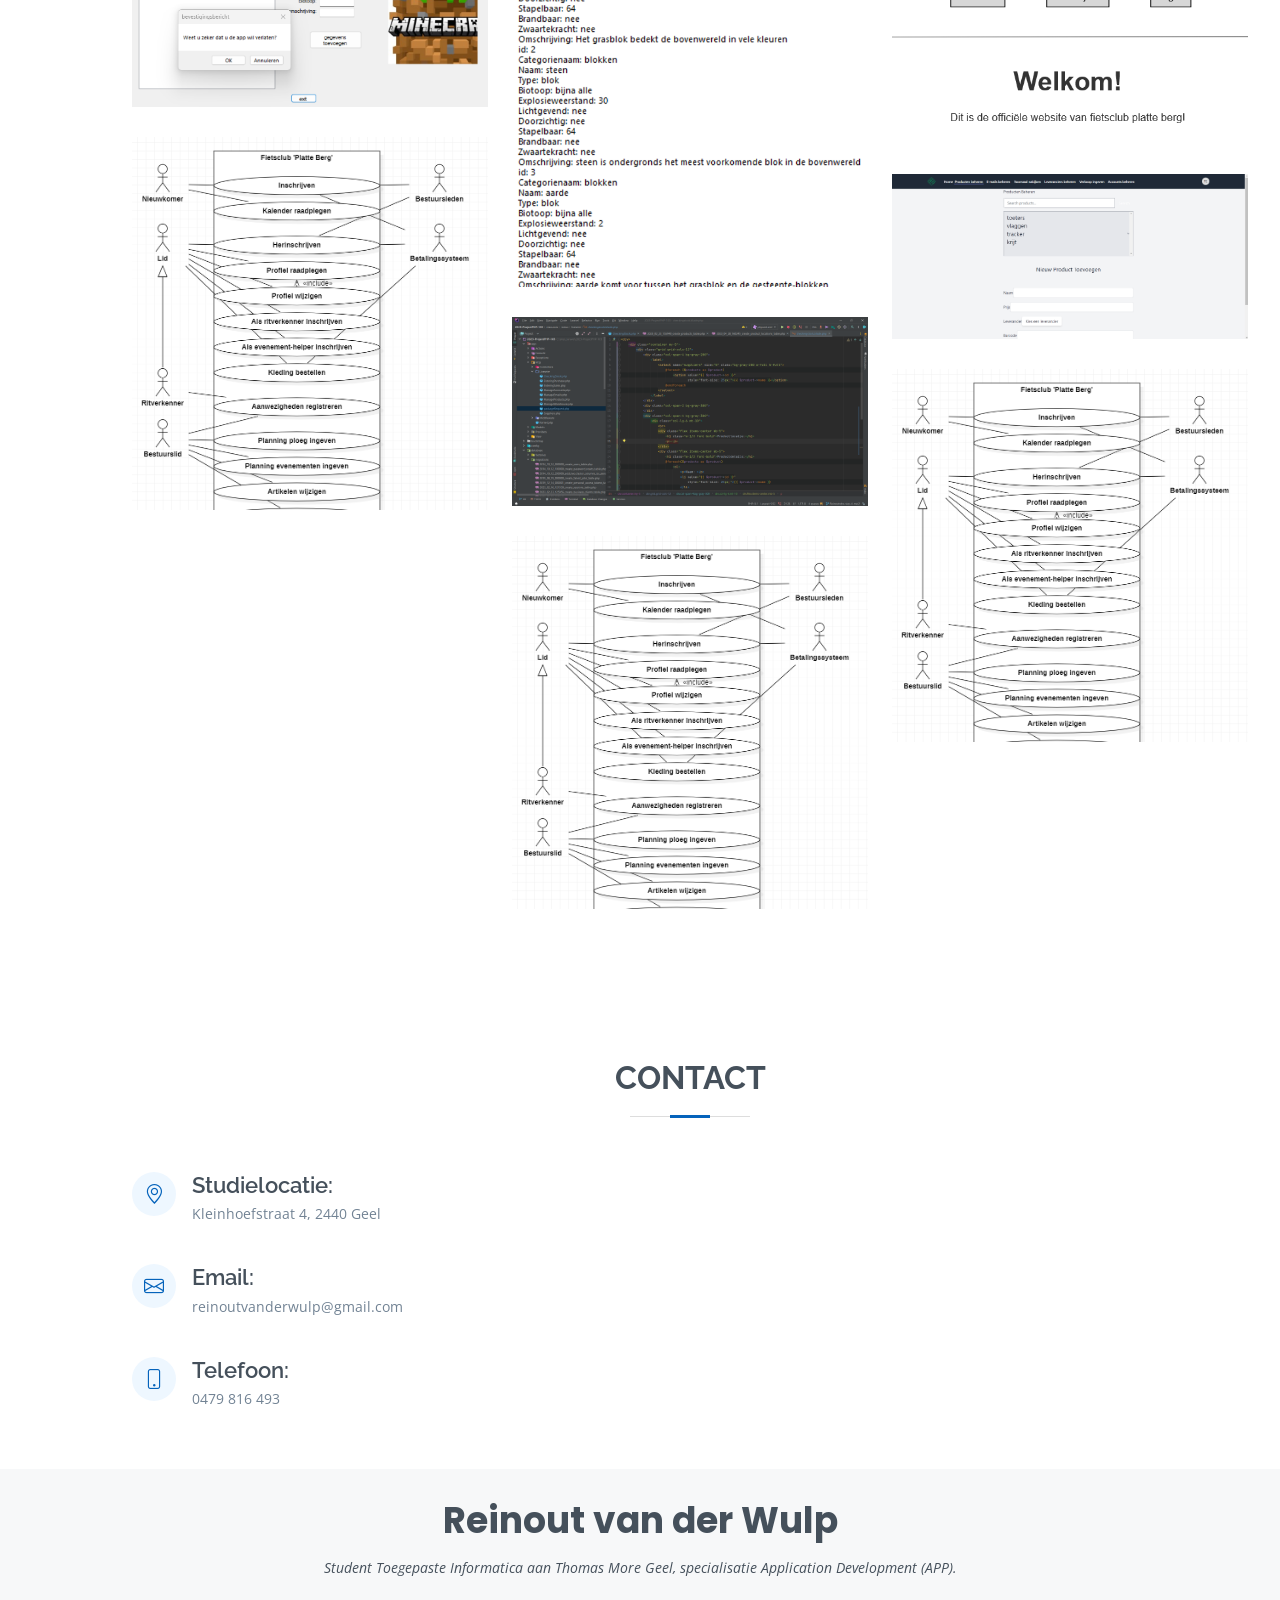
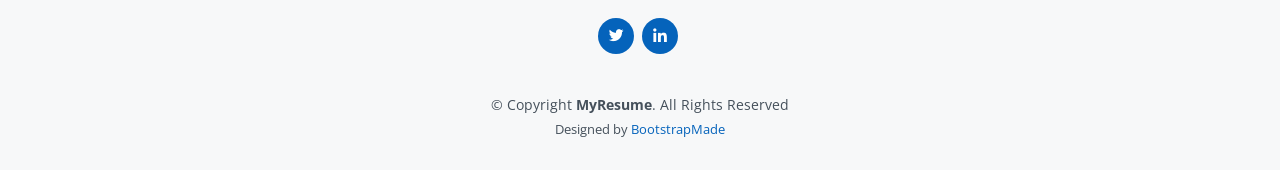
==== commit cb006eb2: "FINAL" ====
--- a/index.html
+++ b/index.html
@@ -218,6 +218,7 @@
             <div class="section-title">
                 <h2>Portfolio</h2>
                 <p>Hieronder vindt u info over de projecten die ik binnen mijn opleiding heb uitgewerkt.</p>
+                <p>Klik op de afbeelding voor een vergrote versie, en voor extra uitleg.</p>
             </div>
             <div class="row portfolio-container" data-aos="fade-up" data-aos-delay="200">
                 <div class="col-lg-4 col-md-6 portfolio-item filter-app">
@@ -288,7 +289,7 @@
                             <p>globale look site</p>
                             <div class="portfolio-links">
                                 <a href="assets/img/images/ProjectPHPSite.png" data-gallery="portfolioGallery"
-                                   class="portfolio-lightbox" title="Analyse"><i class="bx bx-plus"></i></a>
+                                   class="portfolio-lightbox" title="PHP Site"><i class="bx bx-plus"></i></a>
                                 <a href="portfolio-details-PHPproject.html" class="portfolio-details-lightbox"
                                    data-glightbox="type: external" title="Portfolio Details"><i class="bx bx-link"></i></a>
                             </div>
@@ -303,7 +304,7 @@
                             <p>site code</p>
                             <div class="portfolio-links">
                                 <a href="assets/img/images/ProjectPHPCode.png" data-gallery="portfolioGallery"
-                                   class="portfolio-lightbox" title="Analyse"><i class="bx bx-plus"></i></a>
+                                   class="portfolio-lightbox" title="PHP Code"><i class="bx bx-plus"></i></a>
                                 <a href="portfolio-details-PHPproject.html" class="portfolio-details-lightbox"
                                    data-glightbox="type: external" title="Portfolio Details"><i class="bx bx-link"></i></a>
                             </div>
@@ -314,12 +315,12 @@
                     <div class="portfolio-wrap">
                         <img src="assets/img/images/usecasediagram.png" class="img-fluid" alt="usecasediagram">
                         <div class="portfolio-info">
-                            <h4>Muizenvalproject IoT Essentials</h4>
-                            <p>usecasediagram</p>
-                            <div class="portfolio-links">
-                                <a href="assets/img/images/usecasediagram.png" data-gallery="portfolioGallery"
-                                   class="portfolio-lightbox" title="Analyse"><i class="bx bx-plus"></i></a>
-                                <a href="portfolio-details-analysisproject.html" class="portfolio-details-lightbox"
+                            <h4>Trainingssessie project Professional Skills</h4>
+                            <p>presentatie</p>
+                            <div class="portfolio-links">
+                                <a href="assets/img/images/Presentation.png" data-gallery="portfolioGallery"
+                                   class="portfolio-lightbox" title="Presentation"><i class="bx bx-plus"></i></a>
+                                <a href="portfolio-details-PStrainingssessie.html" class="portfolio-details-lightbox"
                                    data-glightbox="type: external" title="Portfolio Details"><i class="bx bx-link"></i></a>
                             </div>
                         </div>
@@ -329,12 +330,12 @@
                     <div class="portfolio-wrap">
                         <img src="assets/img/images/usecasediagram.png" class="img-fluid" alt="usecasediagram">
                         <div class="portfolio-info">
-                            <h4>Muizenvalproject IoT Essentials</h4>
-                            <p>usecasediagram</p>
-                            <div class="portfolio-links">
-                                <a href="assets/img/images/usecasediagram.png" data-gallery="portfolioGallery"
-                                   class="portfolio-lightbox" title="Analyse"><i class="bx bx-plus"></i></a>
-                                <a href="portfolio-details-analysisproject.html" class="portfolio-details-lightbox"
+                            <h4>Trainingssessie project Professional Skills</h4>
+                            <p>impressie</p>
+                            <div class="portfolio-links">
+                                <a href="assets/img/images/Impressie.png" data-gallery="portfolioGallery"
+                                   class="portfolio-lightbox" title="Impressie"><i class="bx bx-plus"></i></a>
+                                <a href="portfolio-details-PStrainingssessie.html" class="portfolio-details-lightbox"
                                    data-glightbox="type: external" title="Portfolio Details"><i class="bx bx-link"></i></a>
                             </div>
                         </div>
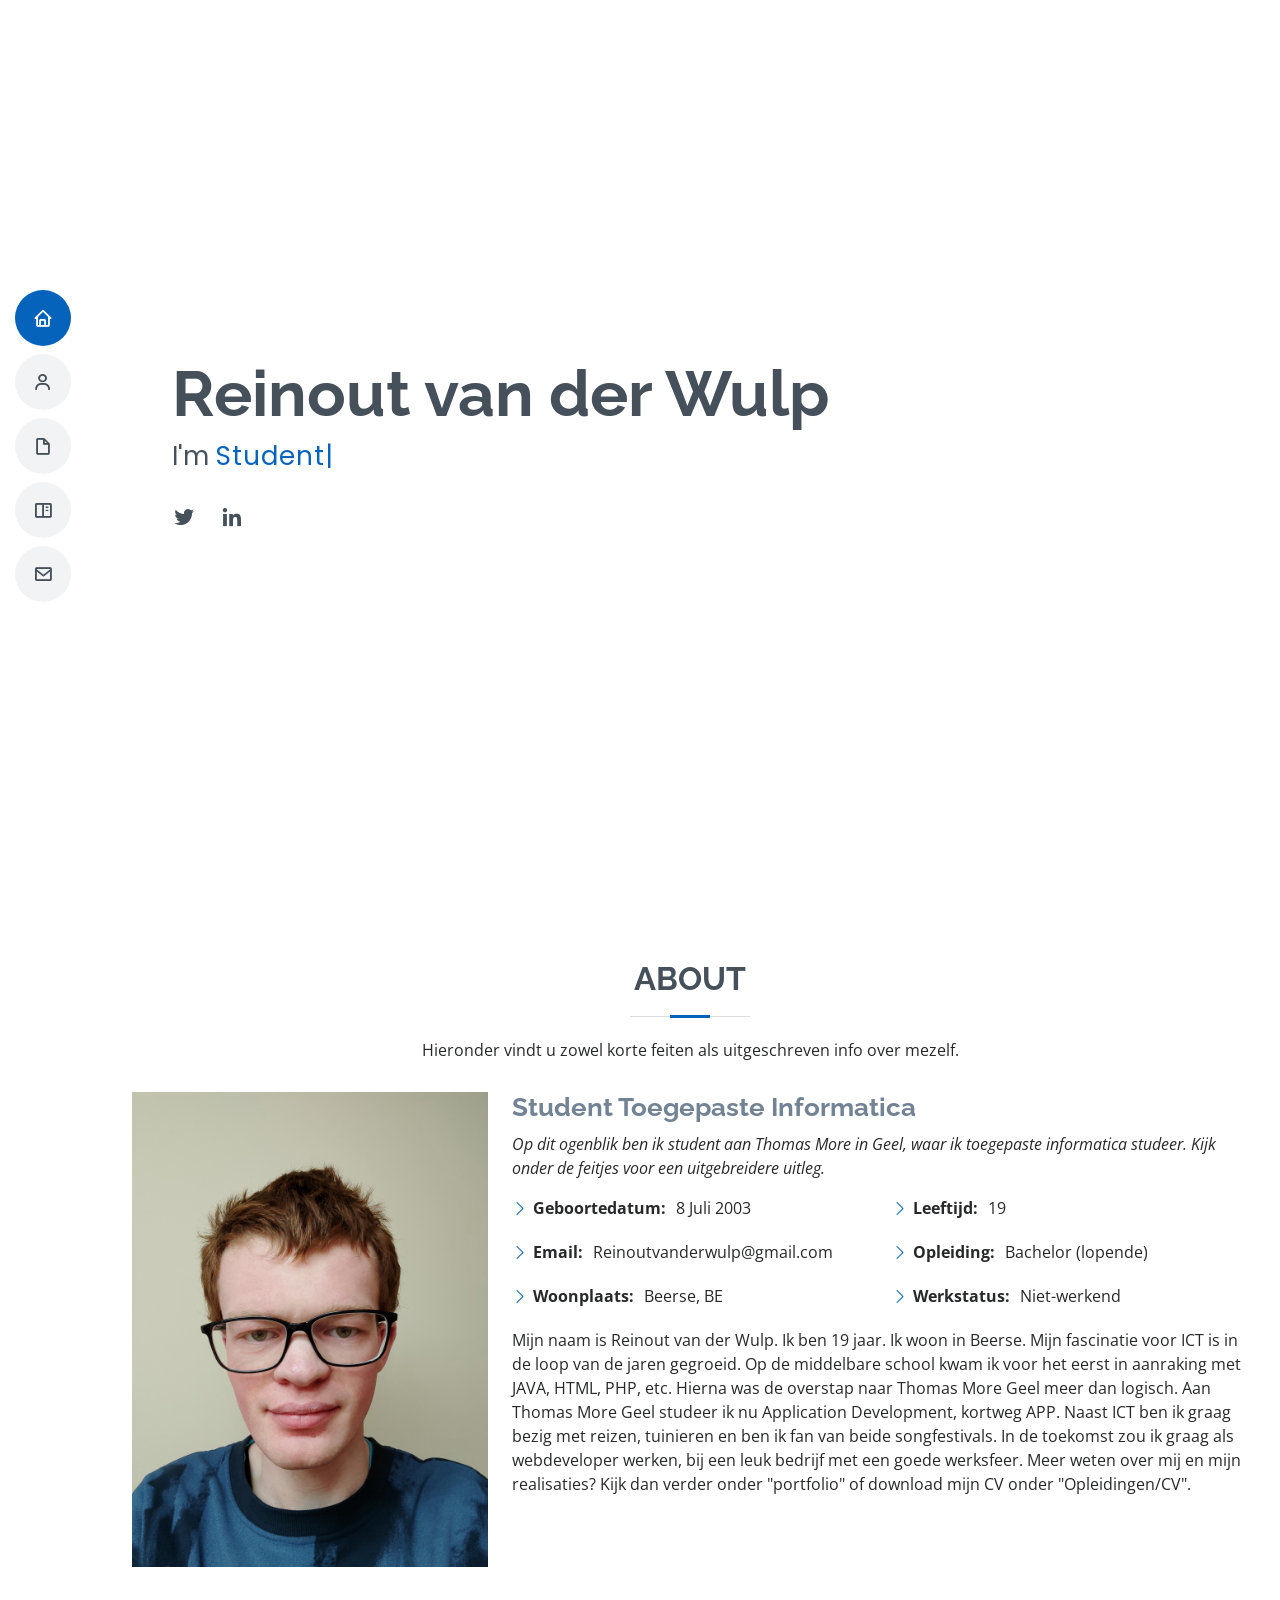
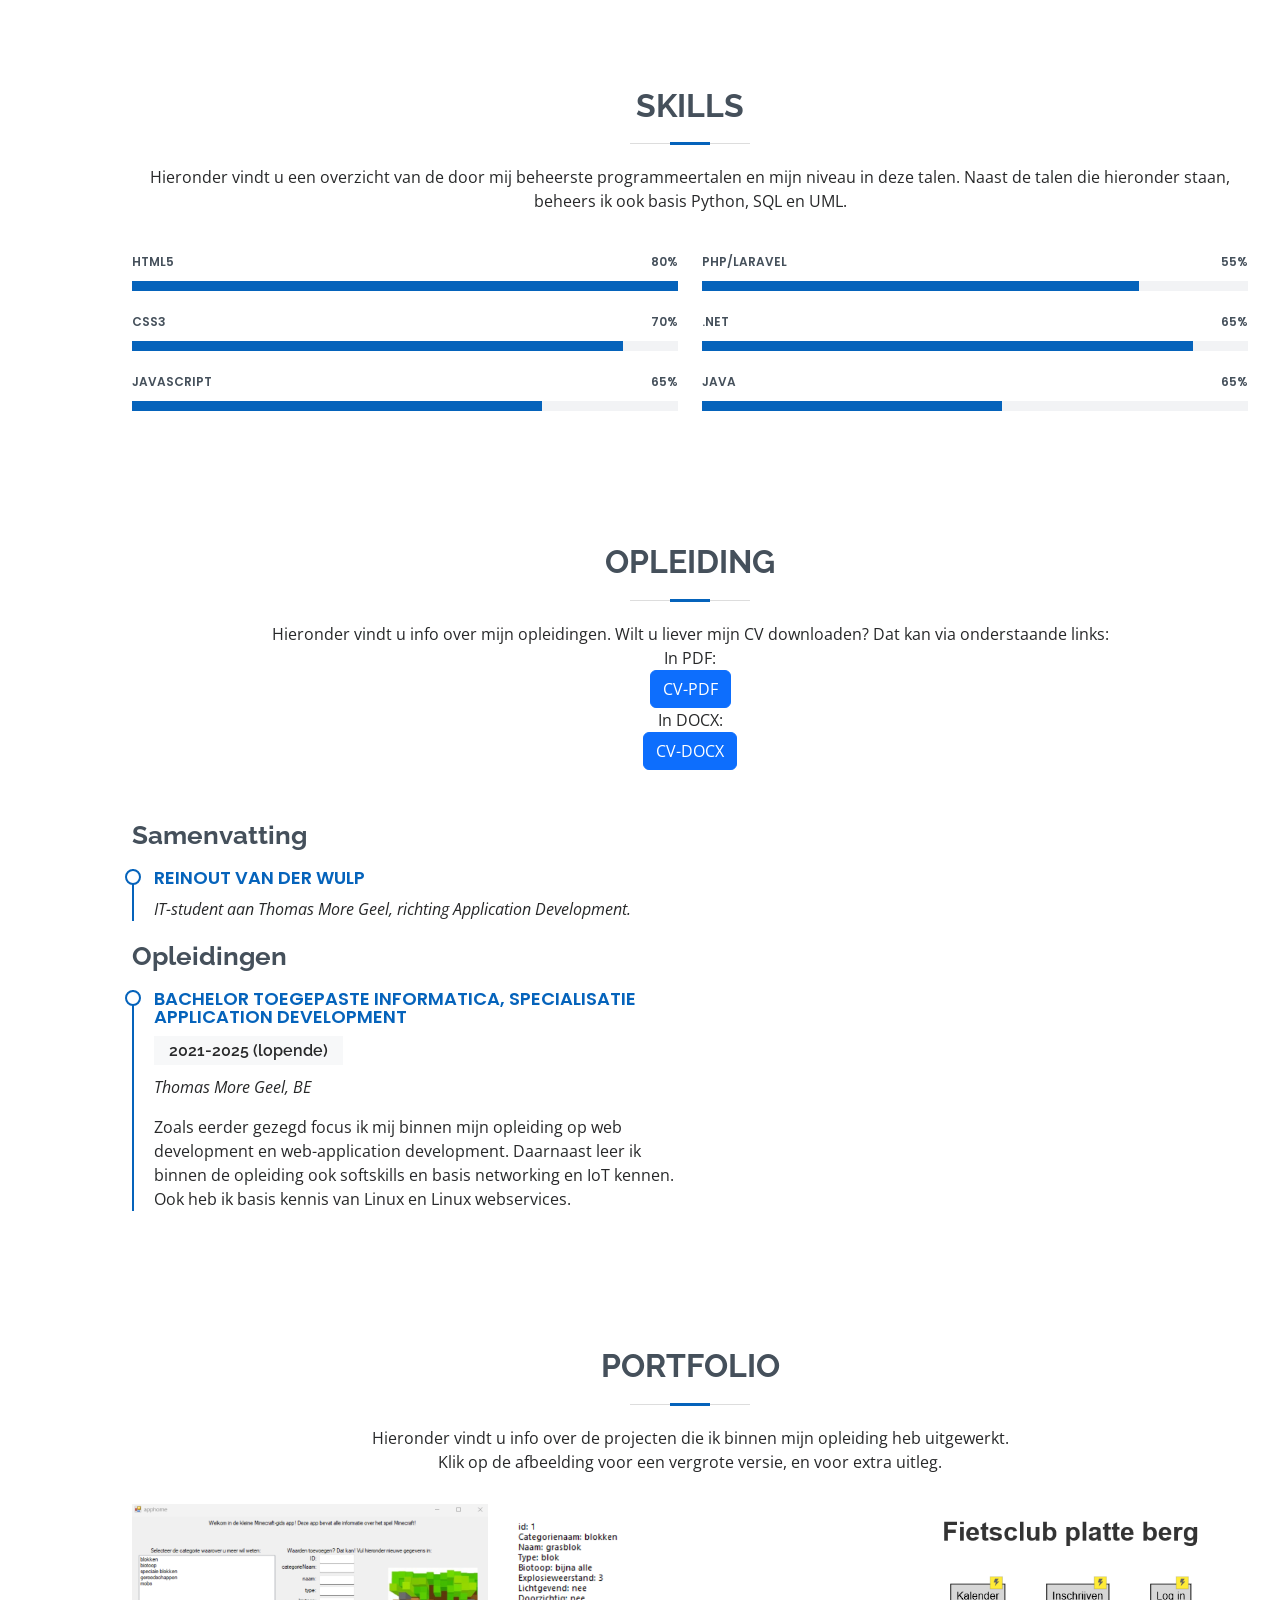
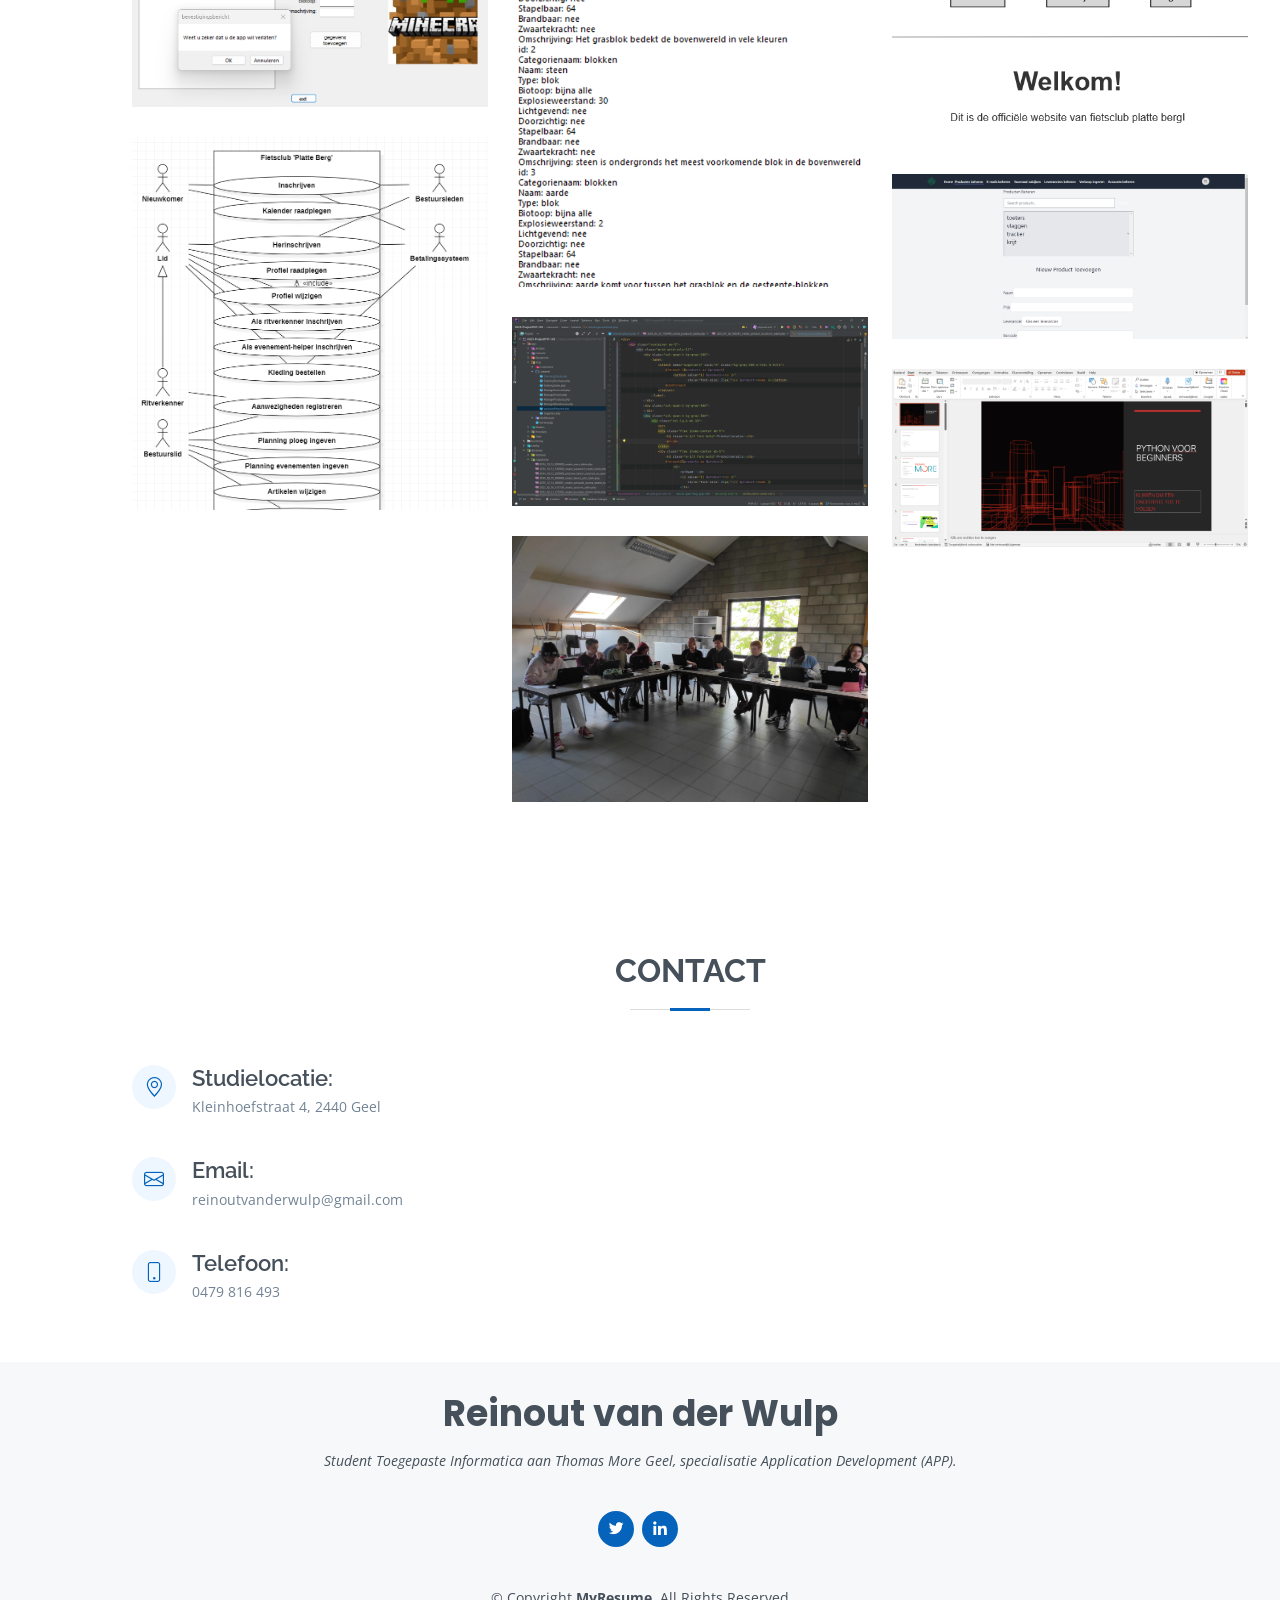
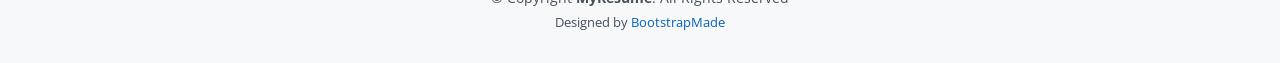
==== commit 3376e9e2: "FINALDONE" ====
--- a/index.html
+++ b/index.html
@@ -313,7 +313,7 @@
                 </div>
                 <div class="col-lg-4 col-md-6 portfolio-item filter-card">
                     <div class="portfolio-wrap">
-                        <img src="assets/img/images/usecasediagram.png" class="img-fluid" alt="usecasediagram">
+                        <img src="assets/img/images/Presentation.png" class="img-fluid" alt="usecasediagram">
                         <div class="portfolio-info">
                             <h4>Trainingssessie project Professional Skills</h4>
                             <p>presentatie</p>
@@ -328,7 +328,7 @@
                 </div>
                 <div class="col-lg-4 col-md-6 portfolio-item filter-card">
                     <div class="portfolio-wrap">
-                        <img src="assets/img/images/usecasediagram.png" class="img-fluid" alt="usecasediagram">
+                        <img src="assets/img/images/Impressie.png" class="img-fluid" alt="usecasediagram">
                         <div class="portfolio-info">
                             <h4>Trainingssessie project Professional Skills</h4>
                             <p>impressie</p>
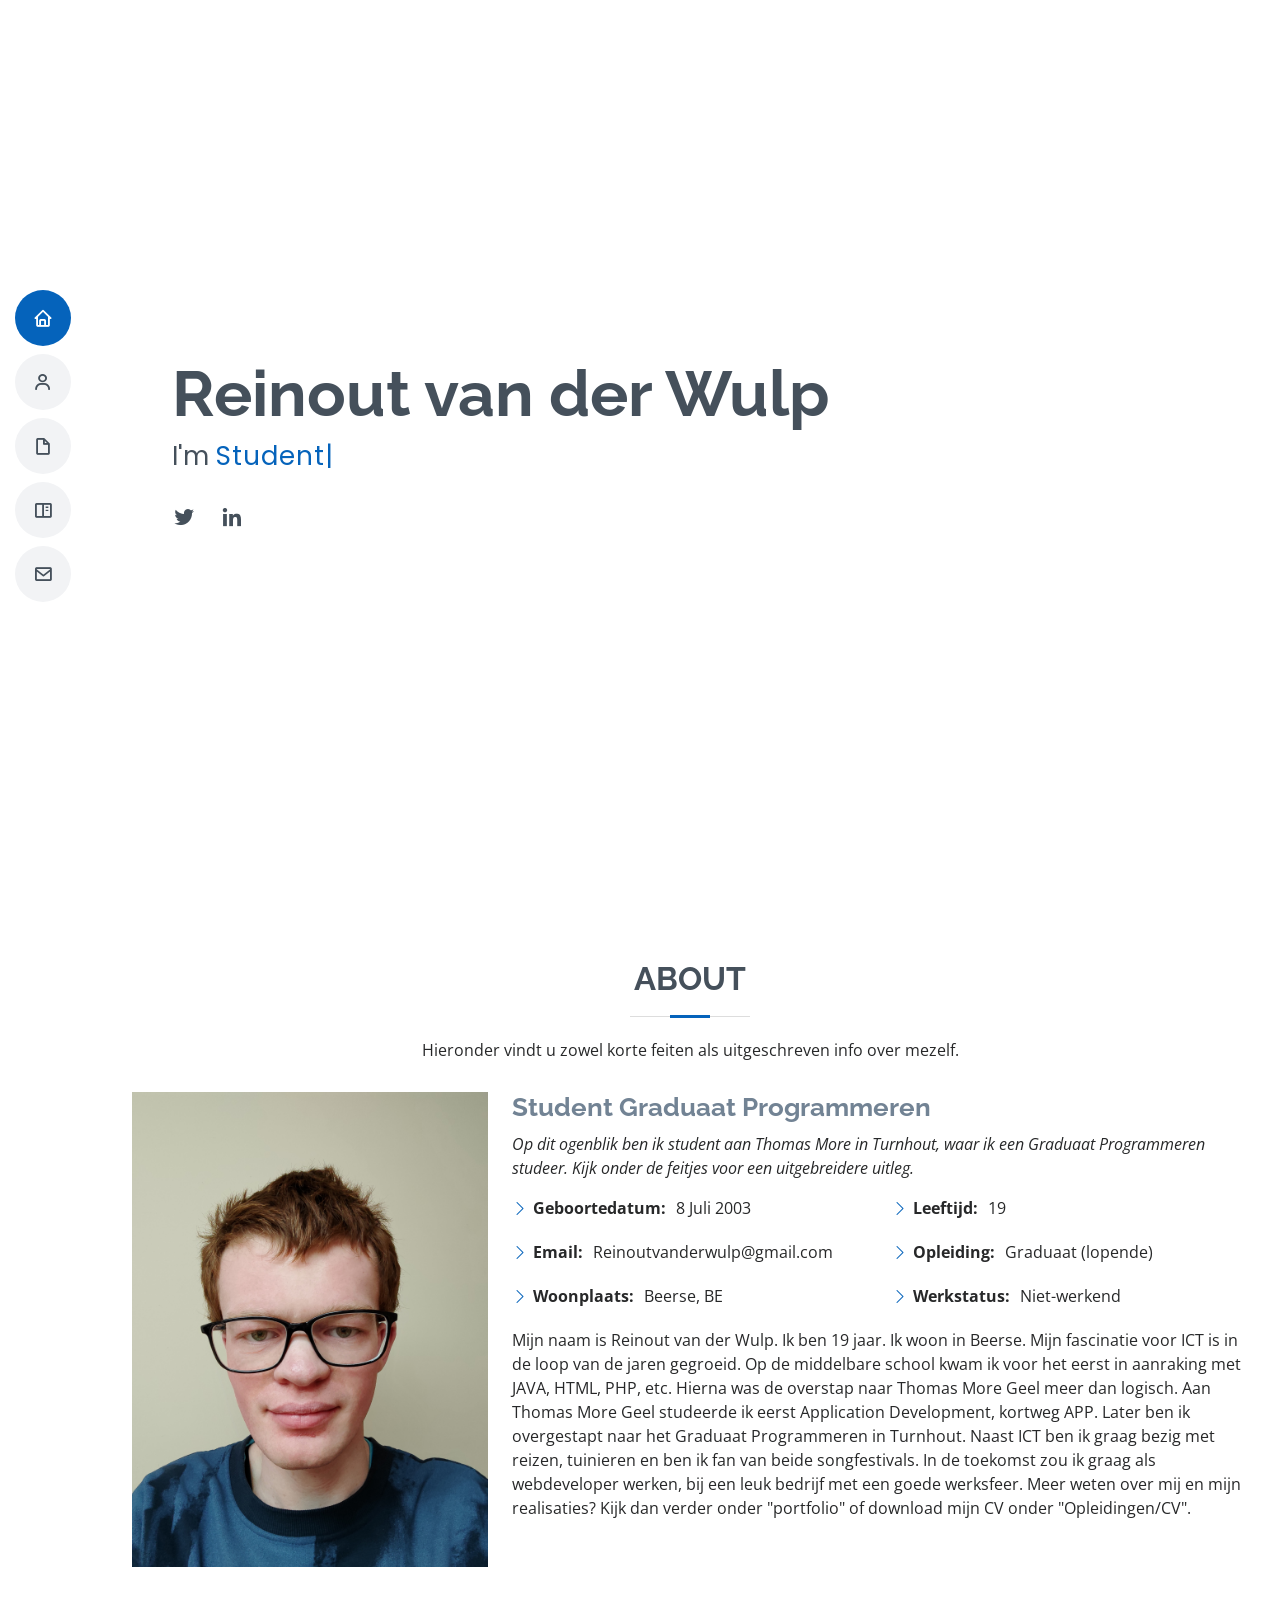
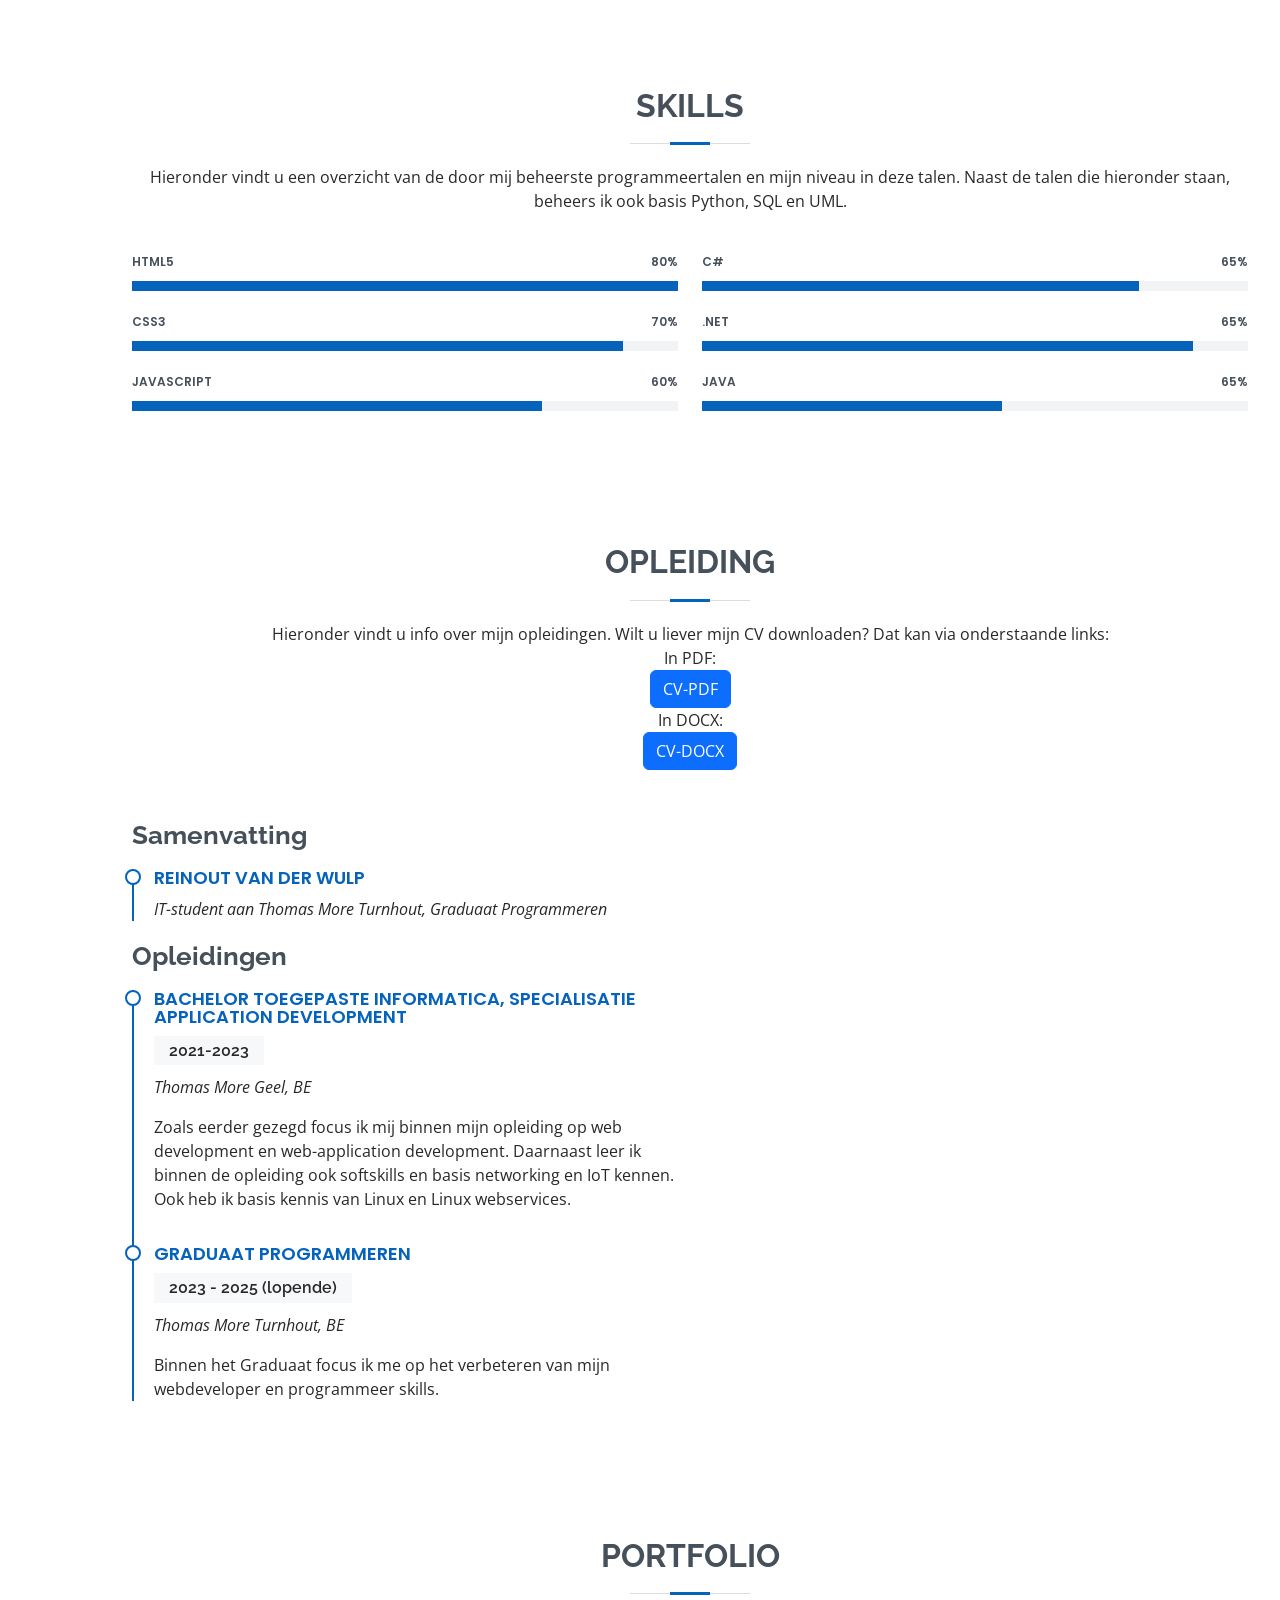
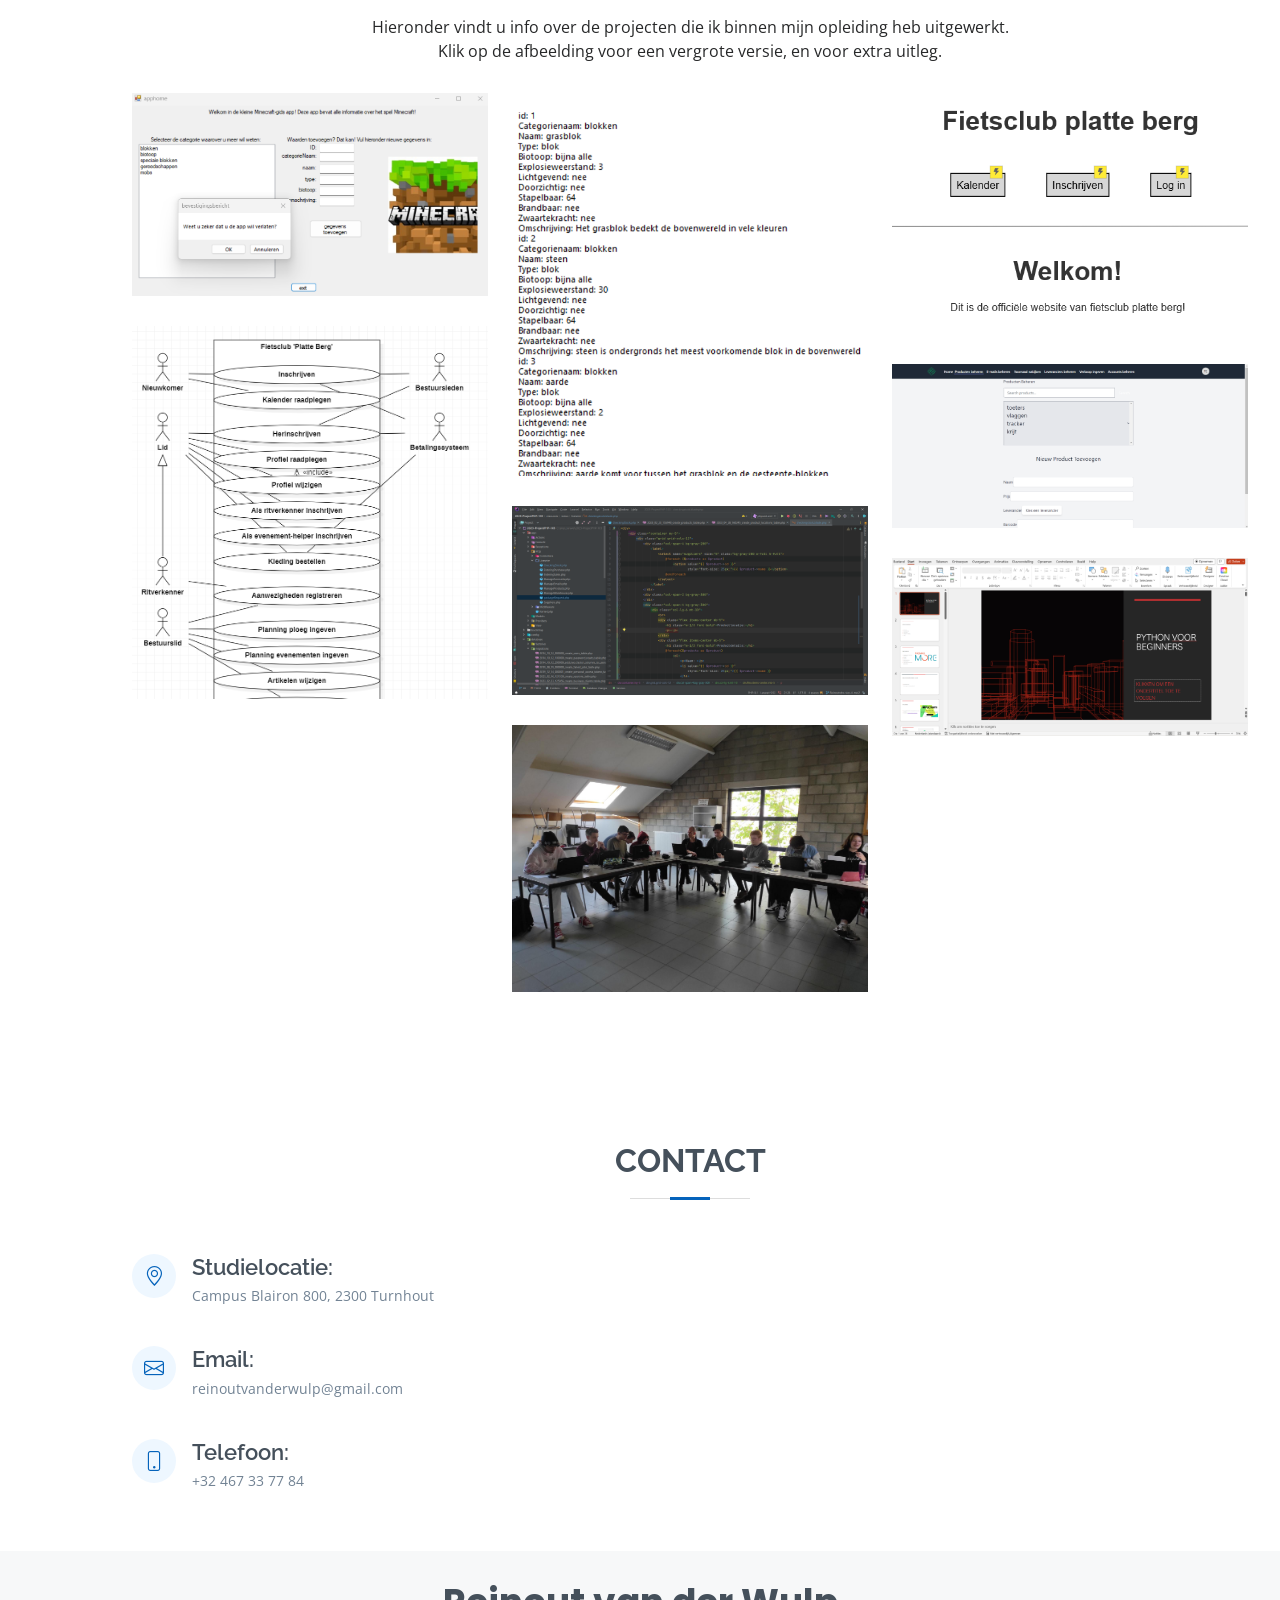
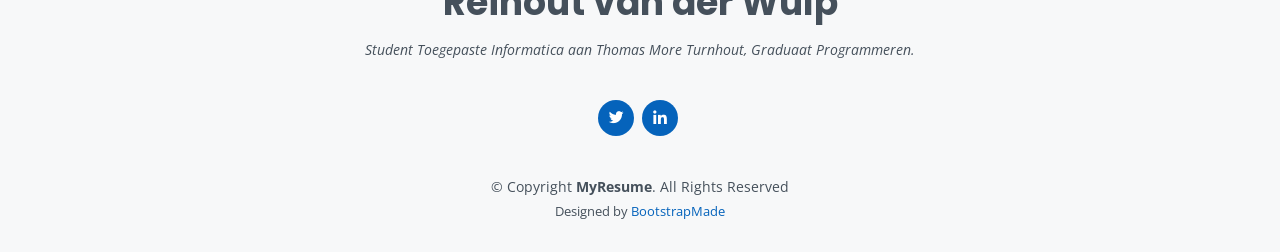
==== commit 38501e76: "portfolioUpdate" ====
--- a/index.html
+++ b/index.html
@@ -75,9 +75,9 @@
                     <img src="assets/img/images/reinout.jpg" class="img-fluid" alt="reinout">
                 </div>
                 <div class="col-lg-8 pt-4 pt-lg-0 content">
-                    <h3>Student Toegepaste Informatica</h3>
+                    <h3>Student Graduaat Programmeren</h3>
                     <p class="fst-italic">
-                        Op dit ogenblik ben ik student aan Thomas More in Geel, waar ik toegepaste informatica studeer.
+                        Op dit ogenblik ben ik student aan Thomas More in Turnhout, waar ik een Graduaat Programmeren studeer.
                         Kijk onder de feitjes voor een uitgebreidere uitleg.
                     </p>
                     <div class="row">
@@ -94,7 +94,7 @@
                         <div class="col-lg-6">
                             <ul>
                                 <li><i class="bi bi-chevron-right"></i> <strong>Leeftijd:</strong> <span>19</span></li>
-                                <li><i class="bi bi-chevron-right"></i> <strong>Opleiding:</strong> <span>Bachelor (lopende)</span>
+                                <li><i class="bi bi-chevron-right"></i> <strong>Opleiding:</strong> <span>Graduaat (lopende)</span>
                                 </li>
                                 <li><i class="bi bi-chevron-right"></i> <strong>Werkstatus:</strong>
                                     <span>Niet-werkend</span></li>
@@ -109,9 +109,8 @@
                         eerst in aanraking met JAVA, HTML, PHP, etc. Hierna was de overstap naar Thomas More Geel
                         meer
                         dan logisch.
-                        Aan Thomas More Geel studeer ik nu Application Development, kortweg APP. Naast ICT ben ik
-                        graag
-                        bezig met
+                        Aan Thomas More Geel studeerde ik eerst Application Development, kortweg APP. Later ben ik overgestapt naar het 
+                        Graduaat Programmeren in Turnhout. Naast ICT ben ik graag bezig met
                         reizen, tuinieren en ben ik fan van beide songfestivals. In de toekomst zou ik graag als
                         webdeveloper werken,
                         bij een leuk bedrijf met een goede werksfeer. Meer weten over mij en mijn realisaties? Kijk
@@ -147,7 +146,7 @@
                         </div>
                     </div>
                     <div class="progress">
-                        <span class="skill">JavaScript <i class="val">65%</i></span>
+                        <span class="skill">JavaScript <i class="val">60%</i></span>
                         <div class="progress-bar-wrap">
                             <div class="progress-bar" role="progressbar" aria-valuenow="75" aria-valuemin="0"
                                  aria-valuemax="100"></div>
@@ -156,7 +155,7 @@
                 </div>
                 <div class="col-lg-6">
                     <div class="progress">
-                        <span class="skill">PHP/Laravel <i class="val">55%</i></span>
+                        <span class="skill">C# <i class="val">65%</i></span>
                         <div class="progress-bar-wrap">
                             <div class="progress-bar" role="progressbar" aria-valuenow="80" aria-valuemin="0"
                                  aria-valuemax="100"></div>
@@ -197,16 +196,22 @@
                     <h3 class="resume-title">Samenvatting</h3>
                     <div class="resume-item pb-0">
                         <h4>Reinout van der Wulp</h4>
-                        <p><em>IT-student aan Thomas More Geel, richting Application Development.</em></p>
+                        <p><em>IT-student aan Thomas More Turnhout, Graduaat Programmeren</em></p>
                     </div>
                     <h3 class="resume-title">Opleidingen</h3>
                     <div class="resume-item">
                         <h4>Bachelor Toegepaste Informatica, specialisatie Application Development</h4>
-                        <h5>2021-2025 (lopende)</h5>
+                        <h5>2021-2023</h5>
                         <p><em>Thomas More Geel, BE</em></p>
                         <p>Zoals eerder gezegd focus ik mij binnen mijn opleiding op web development en web-application
                             development. Daarnaast leer ik binnen de opleiding ook softskills en basis networking en IoT
                             kennen. Ook heb ik basis kennis van Linux en Linux webservices.</p>
+                    </div>
+                    <div class="resume-item">
+                        <h4>Graduaat Programmeren</h4>
+                        <h5>2023 - 2025 (lopende)</h5>
+                        <p><em>Thomas More Turnhout, BE</em></p>
+                        <p>Binnen het Graduaat focus ik me op het verbeteren van mijn webdeveloper en programmeer skills.</p>
                     </div>
                 </div>
             </div>
@@ -356,7 +361,7 @@
                         <div class="address">
                             <i class="bi bi-geo-alt"></i>
                             <h4>Studielocatie:</h4>
-                            <p>Kleinhoefstraat 4, 2440 Geel</p>
+                            <p>Campus Blairon 800, 2300 Turnhout</p>
                         </div>
                         <div class="email">
                             <i class="bi bi-envelope"></i>
@@ -366,7 +371,7 @@
                         <div class="phone">
                             <i class="bi bi-phone"></i>
                             <h4>Telefoon:</h4>
-                            <p>0479 816 493</p>
+                            <p>+32 467 33 77 84</p>
                         </div>
                     </div>
                 </div>
@@ -410,7 +415,7 @@
 <footer id="footer">
     <div class="container">
         <h3>Reinout van der Wulp</h3>
-        <p>Student Toegepaste Informatica aan Thomas More Geel, specialisatie Application Development (APP).</p>
+        <p>Student Toegepaste Informatica aan Thomas More Turnhout, Graduaat Programmeren.</p>
         <div class="social-links">
             <a href="https://twitter.com/ReinoutNL" class="twitter"><i class="bx bxl-twitter"></i></a>
             <a href="https://www.linkedin.com/in/reinout-van-der-wulp-822546251/" class="linkedin"><i
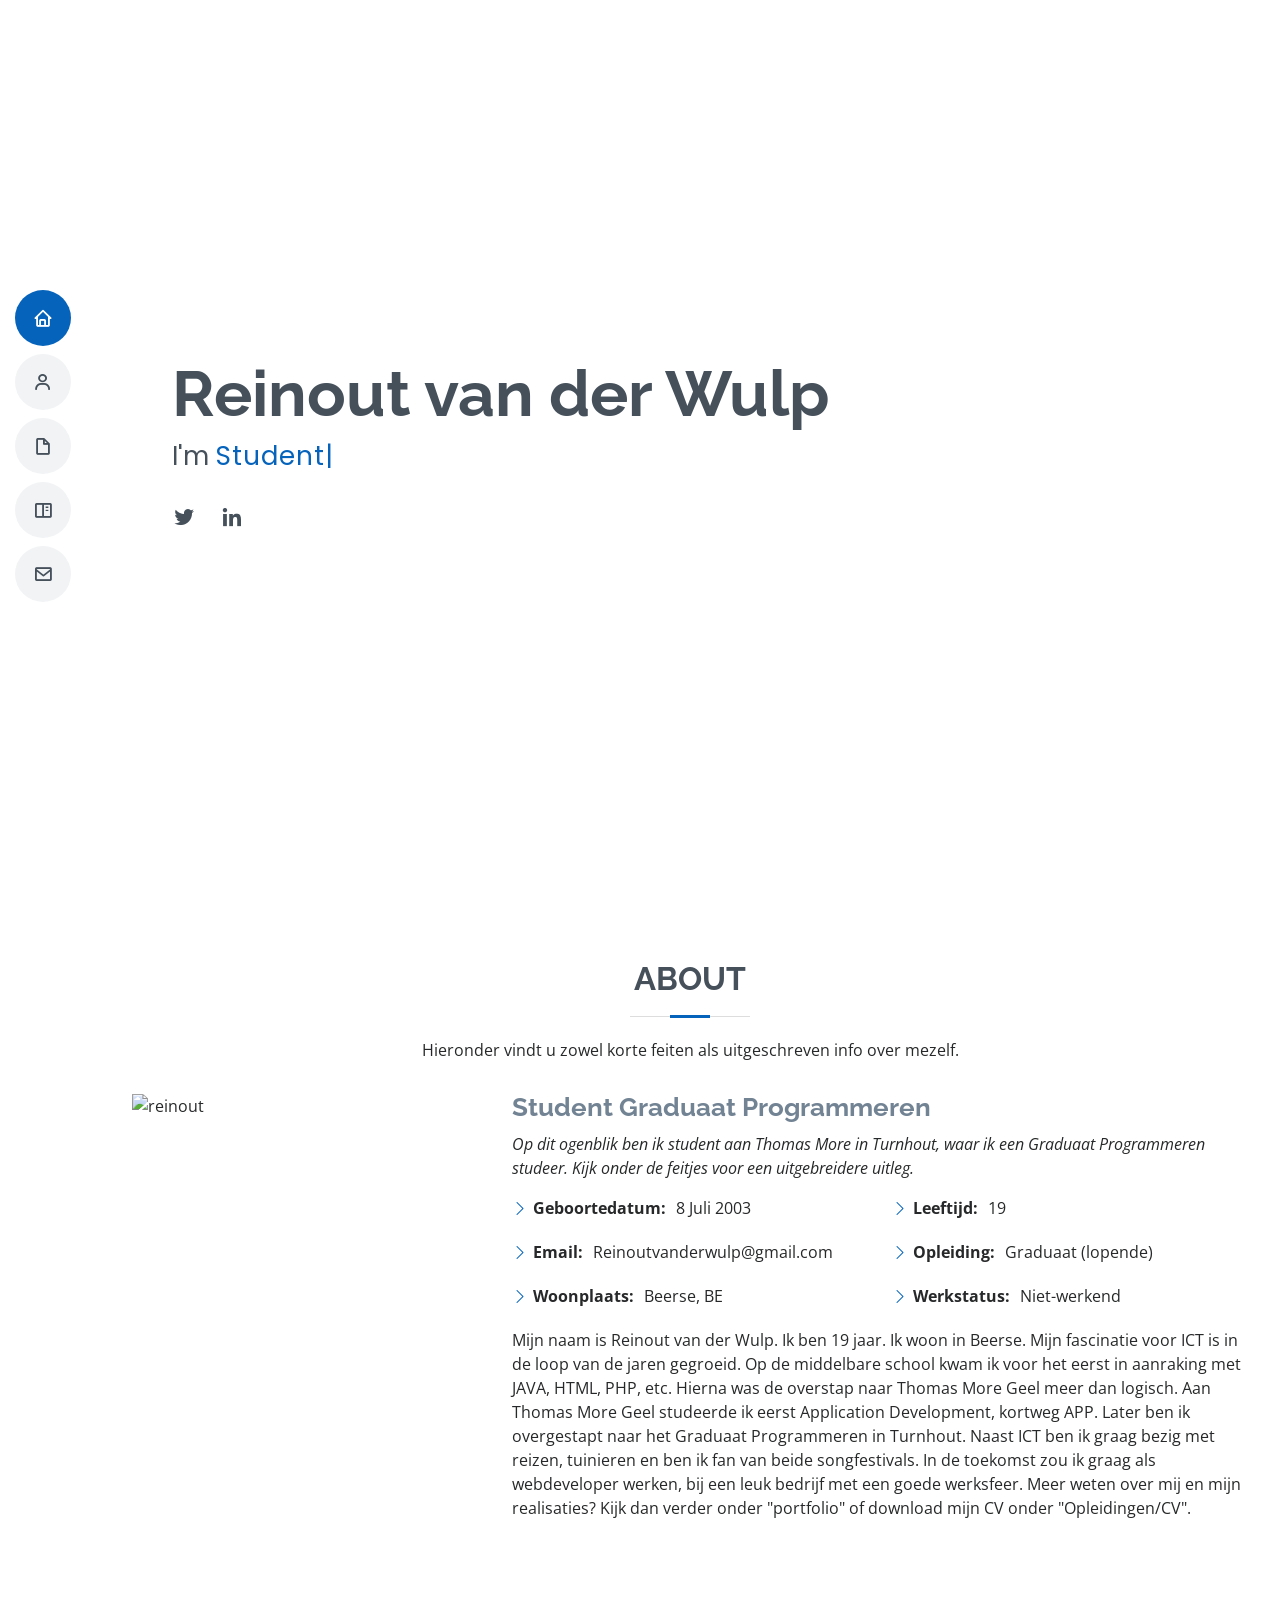
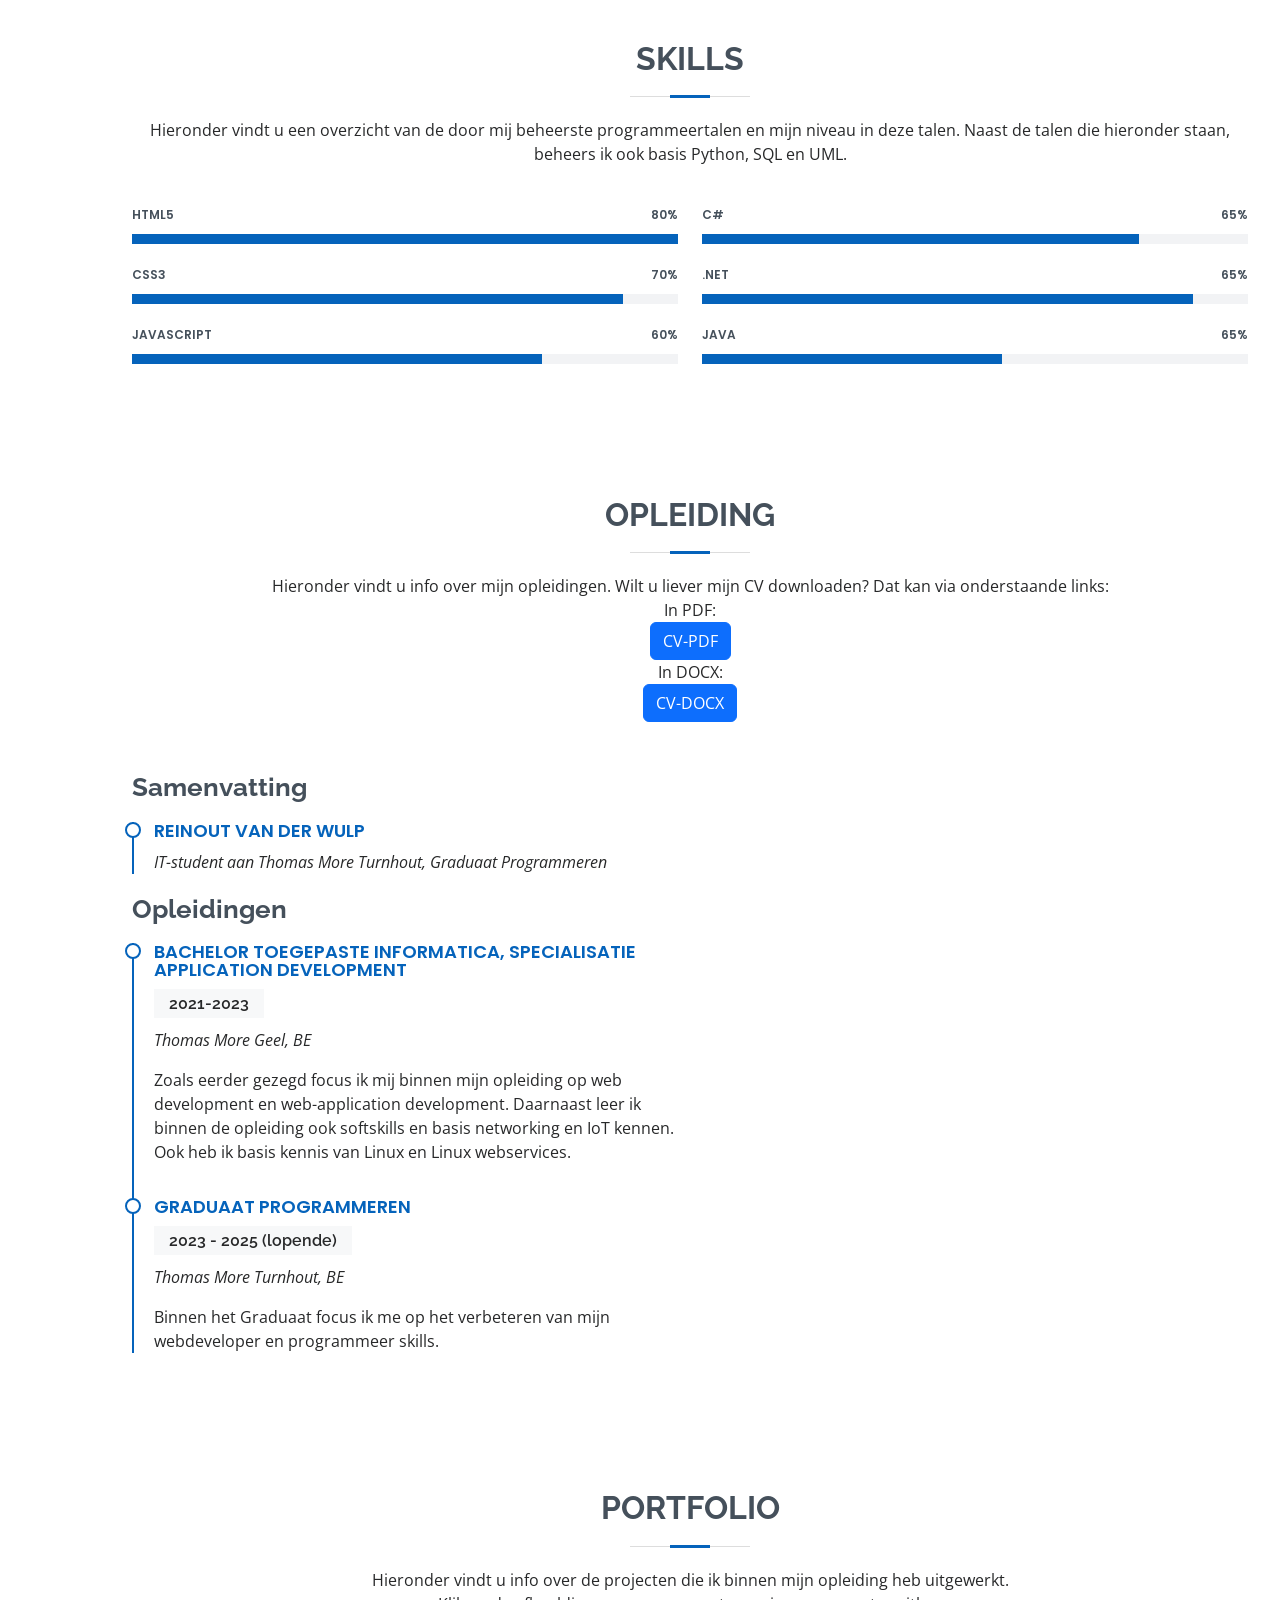
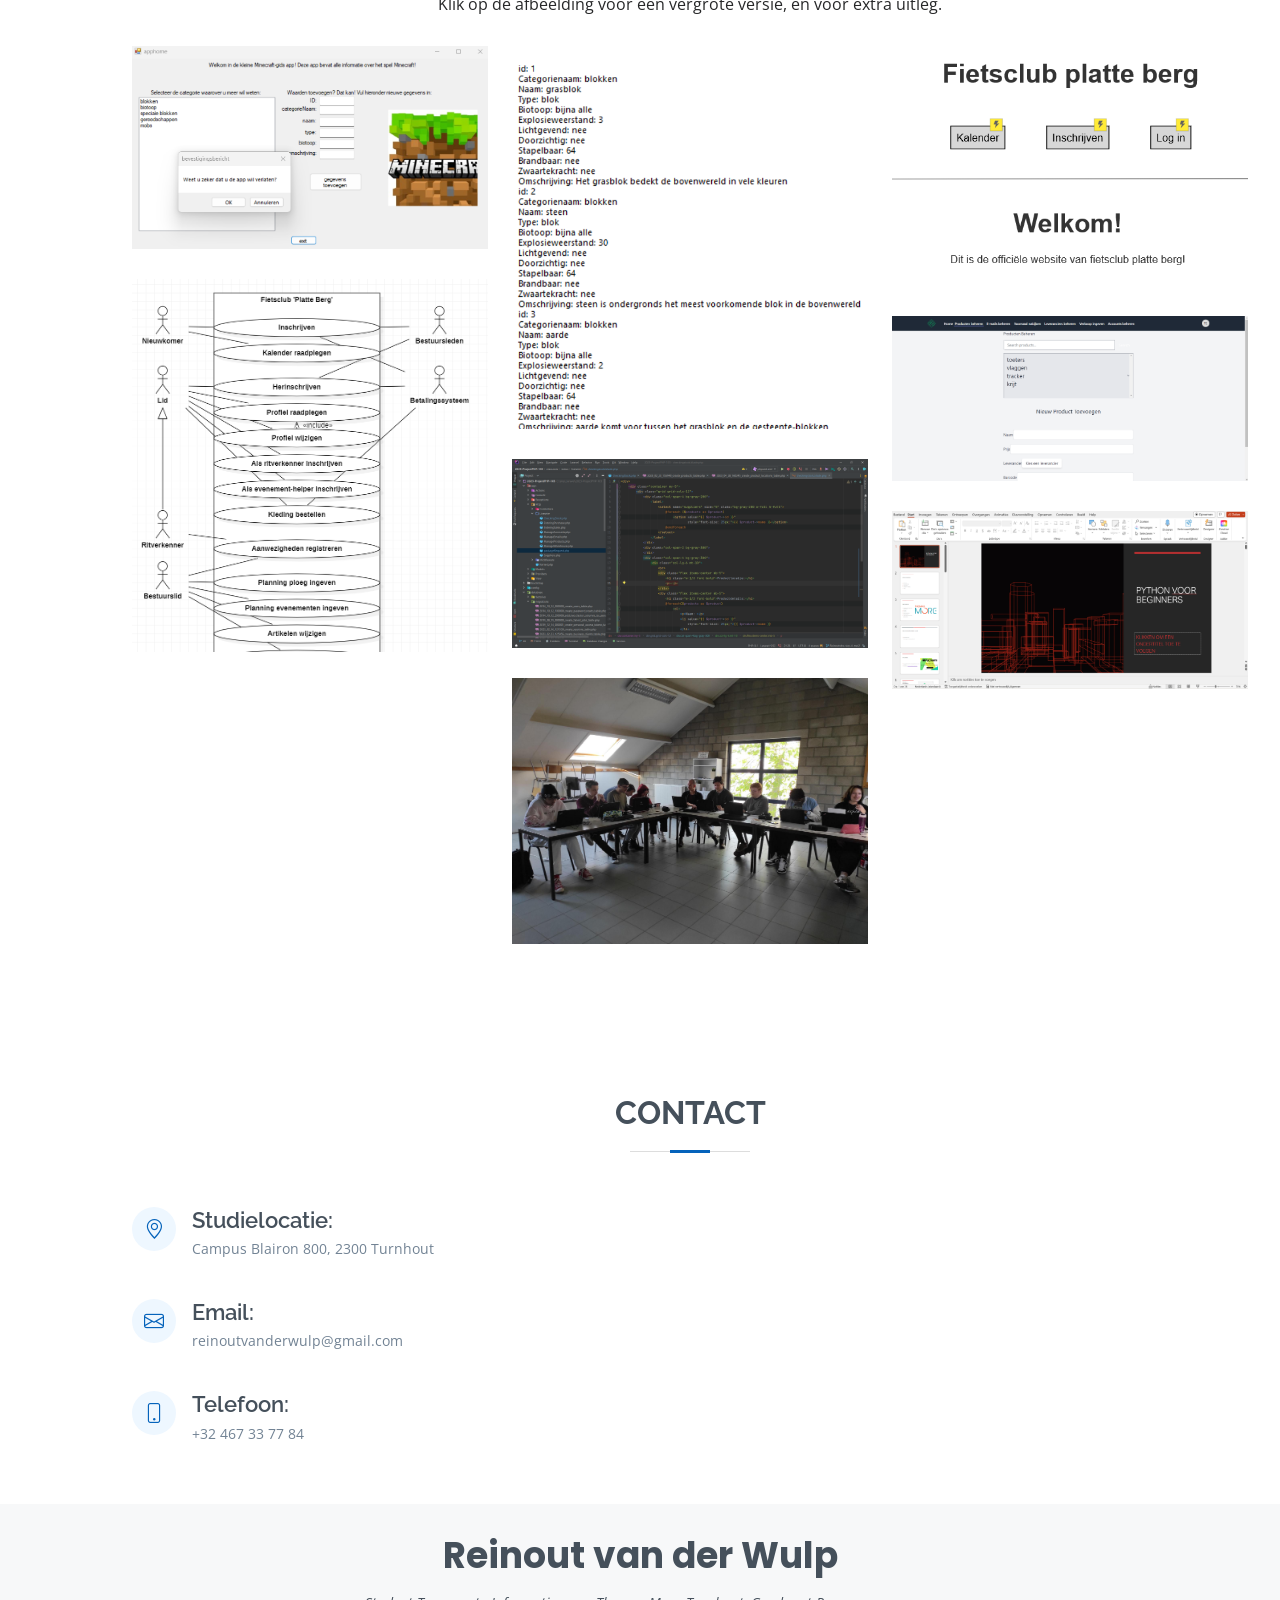
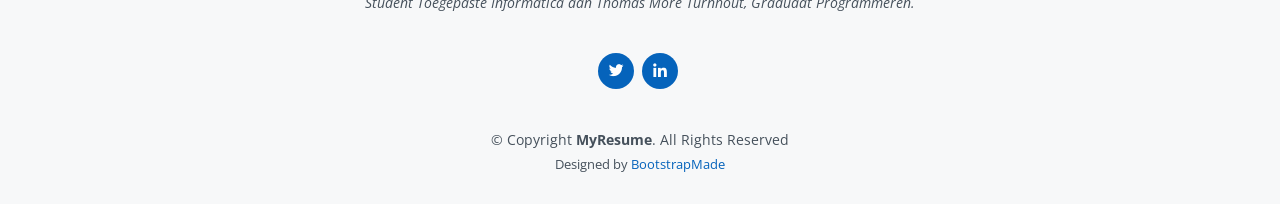
==== commit 78e0a4b8: "8/12FIXED" ====
--- a/index.html
+++ b/index.html
@@ -72,7 +72,7 @@
             </div>
             <div class="row">
                 <div class="col-lg-4">
-                    <img src="assets/img/images/reinout.jpg" class="img-fluid" alt="reinout">
+                    <img src="https://reinoutvanderwulp.be/portfolio/assets/img/images/reinout.jpg" class="img-fluid" alt="reinout">
                 </div>
                 <div class="col-lg-8 pt-4 pt-lg-0 content">
                     <h3>Student Graduaat Programmeren</h3>
@@ -186,9 +186,9 @@
                 <h2>Opleiding</h2>
                 <p>Hieronder vindt u info over mijn opleidingen. Wilt u liever mijn CV downloaden? Dat kan via
                     onderstaande links:</p>
-                <p>In PDF: </p><a class="btn btn-primary" href="/documents/CV-ReinoutvanderWulp.pdf"
+                <p>In PDF: </p><a class="btn btn-primary" href="documents/CV-ReinoutvanderWulp.pdf"
                                   download>CV-PDF</a>
-                <p>In DOCX: </p><a class="btn btn-primary" href="/documents/CV-ReinoutvanderWulp.docx"
+                <p>In DOCX: </p><a class="btn btn-primary" href="documents/CV-ReinoutvanderWulp.docx"
                                    download>CV-DOCX</a>
             </div>
             <div class="row">
